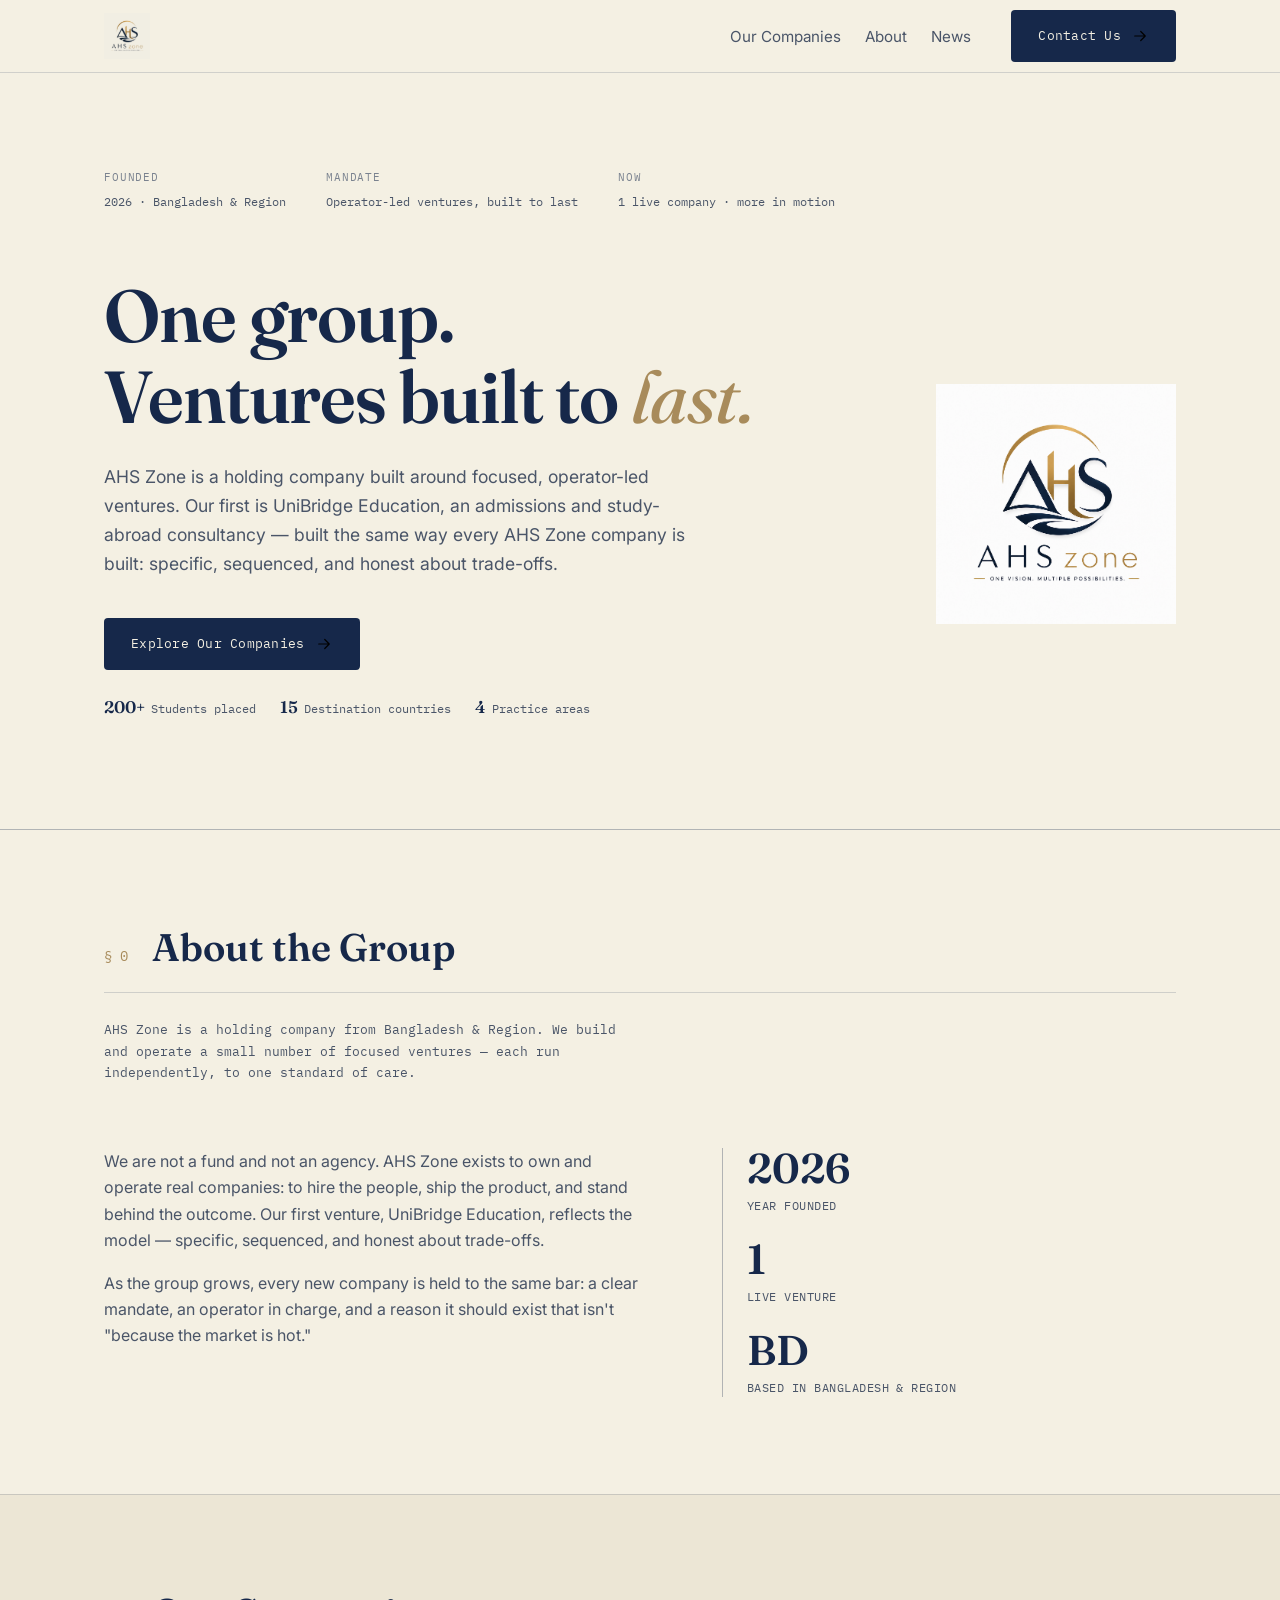
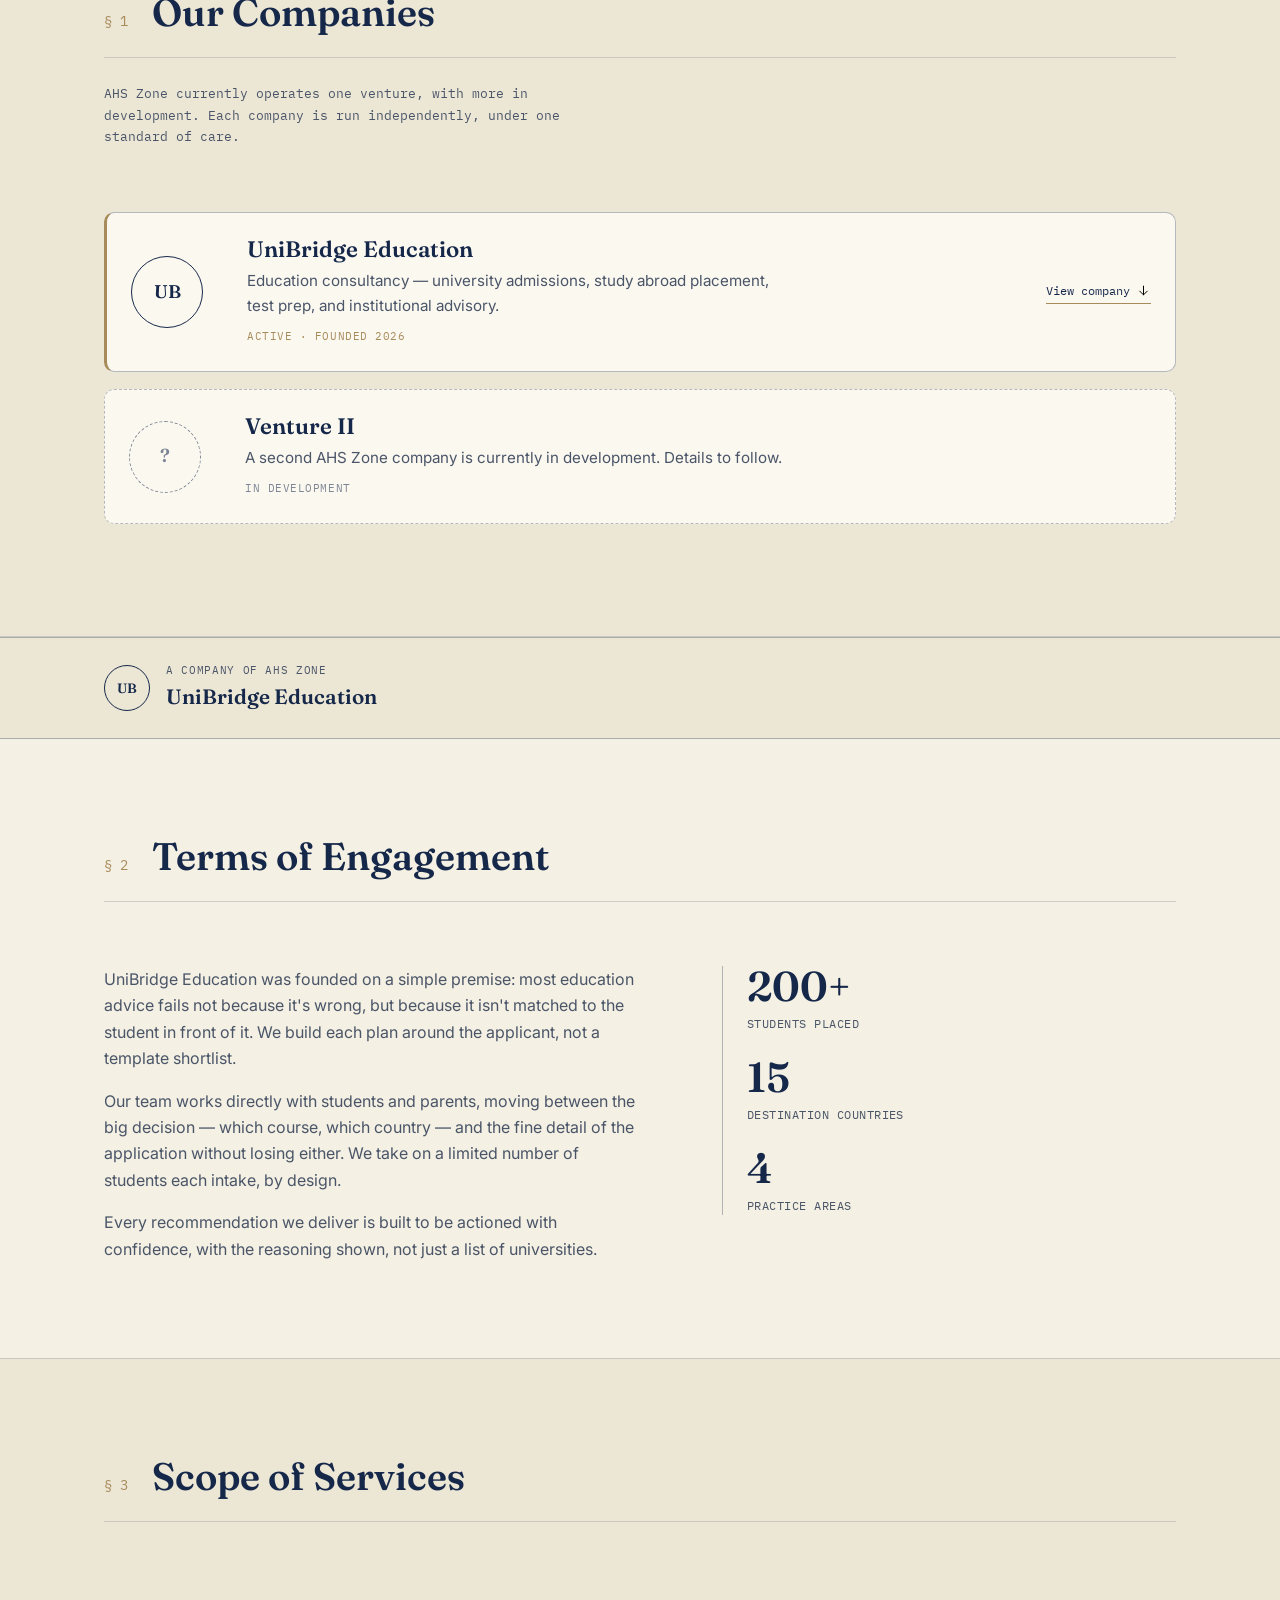
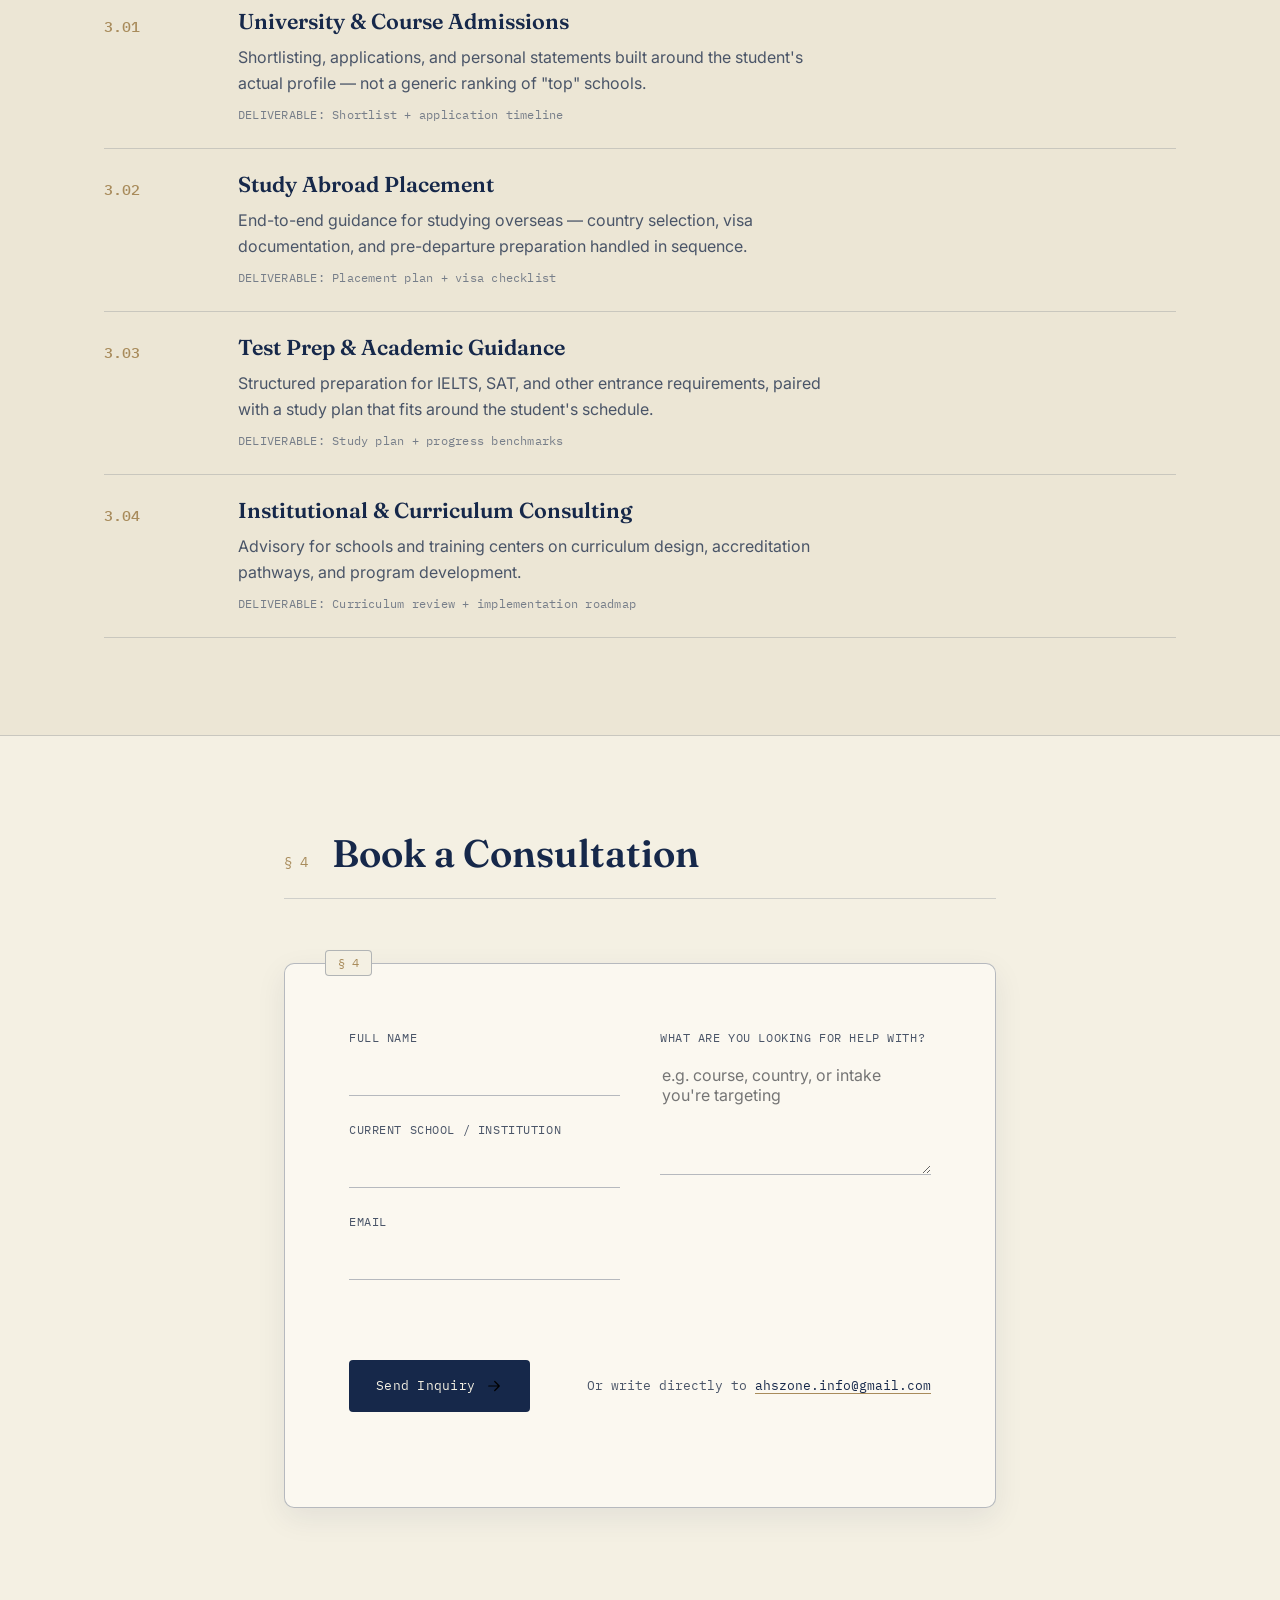
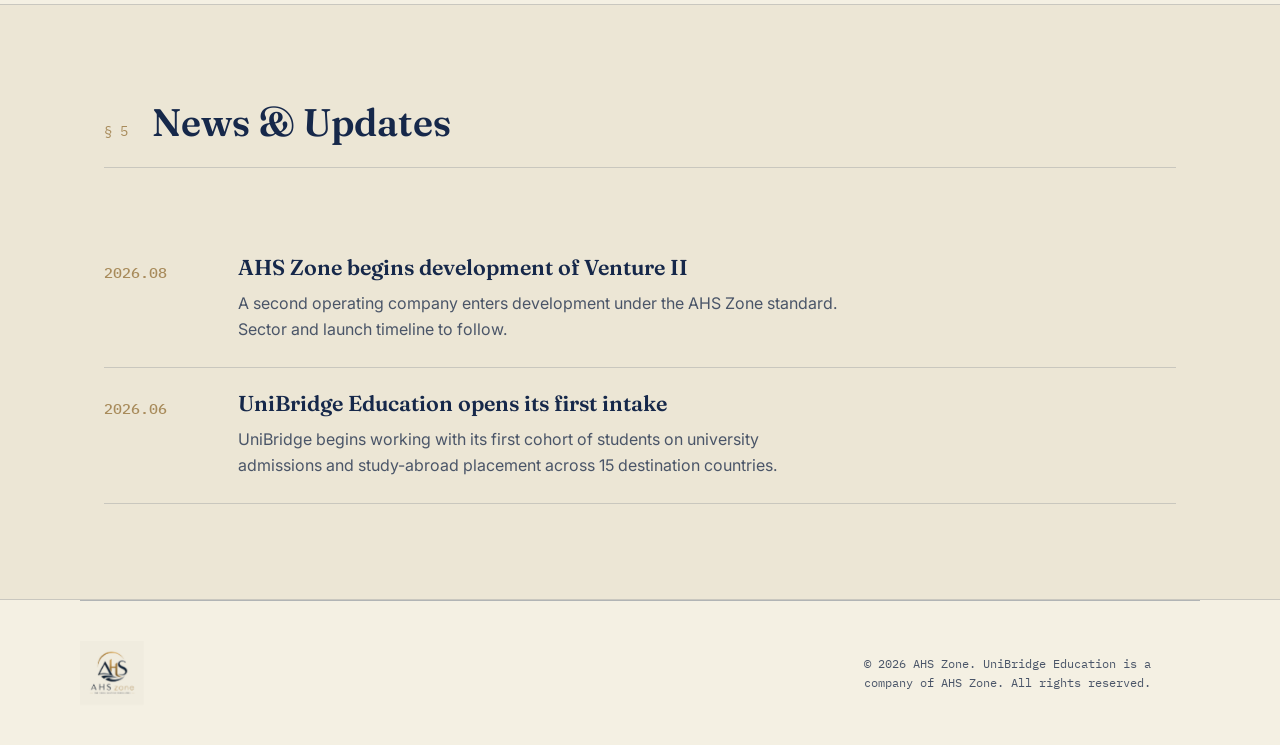
==== index.html @ 4e7b0bd9 "Hero: show real AHS Zone logo (replace rotating seal); replace redundant contact button with trust-s" ====
<!DOCTYPE html>
<html lang="en">
<head>
  <meta charset="UTF-8">
  <meta name="viewport" content="width=device-width, initial-scale=1.0">
  <title>AHS Zone — Holding Company | UniBridge Education</title>
  <meta name="description" content="AHS Zone is a Bangladesh-based holding company building operator-led ventures. Our first company, UniBridge Education, offers university admissions, study-abroad placement, and test prep.">
  <meta name="theme-color" content="#16284A">

  <!-- Mark JS as available (progressive enhancement: reveal animations only run with JS) -->
  <script>document.documentElement.classList.add('js');</script>

  <!-- Open Graph / social -->
  <meta property="og:title" content="AHS Zone — Holding Company">
  <meta property="og:description" content="One group. Ventures built to last. Operator-led ventures from Bangladesh &amp; Region.">
  <meta property="og:type" content="website">
  <meta property="og:image" content="assets/images/logo.png">
  <meta name="twitter:card" content="summary_large_image">

  <!-- Favicon: navy A monogram (inline SVG so no extra request) -->
  <link rel="icon" href="data:image/svg+xml,%3Csvg%20xmlns='http://www.w3.org/2000/svg'%20viewBox='0%200%2064%2064'%3E%3Crect%20width='64'%20height='64'%20rx='12'%20fill='%2316284A'/%3E%3Ctext%20x='32'%20y='44'%20font-family='Georgia,serif'%20font-size='36'%20fill='%23A88B5B'%20text-anchor='middle'%3EA%3C/text%3E%3C/svg%3E">

  <!-- Fonts (preconnect for speed) -->
  <link rel="preconnect" href="https://fonts.googleapis.com">
  <link rel="preconnect" href="https://fonts.gstatic.com" crossorigin>
  <link href="https://fonts.googleapis.com/css2?family=Fraunces:opsz,wght@9..144,300;9..144,450;9..144,600;9..144,700&family=Inter:wght@400;500;600&family=IBM+Plex+Mono:wght@400;500&display=swap" rel="stylesheet">

  <!-- External stylesheet (kept separate per project requirements) -->
  <link rel="stylesheet" href="css/style.css">
  <link rel="stylesheet" href="css/responsive.css">
</head>
<body>

<!-- ===================== HEADER ===================== -->
<header class="site-header">
  <div class="nav wrap">
    <a href="#top" class="brandmark" aria-label="AHS Zone — home">
      <img src="assets/images/logo.png" alt="AHS Zone" class="brandmark-logo" width="120" height="46">
    </a>

    <nav class="nav-links" aria-label="Primary">
      <ul class="nav-list">
        <li class="nav-item">
          <a href="#companies" aria-haspopup="true">Our Companies</a>
          <div class="dropdown" role="menu">
            <div class="dropdown-inner">
              <a href="#unibridge" role="menuitem">UniBridge Education <span class="tag">ACTIVE</span></a>
              <a href="#companies" class="muted" role="menuitem">Venture II <span class="tag">IN DEV</span></a>
            </div>
          </div>
        </li>
        <li class="nav-item"><a href="#about">About</a></li>
        <li class="nav-item"><a href="#news">News</a></li>
      </ul>
      <a href="#contact" class="btn btn-primary nav-cta">
        Contact Us
        <img src="assets/icons/arrow-right.svg" alt="" class="icon" aria-hidden="true">
      </a>
    </nav>

    <button class="nav-toggle" id="navToggle" aria-label="Open menu" aria-expanded="false" aria-controls="mobileMenu">
      <img src="assets/icons/menu.svg" alt="" class="icon" aria-hidden="true">
    </button>
  </div>

  <!-- Mobile drawer -->
  <nav class="mobile-menu" id="mobileMenu" aria-label="Mobile">
    <a href="#companies">Our Companies</a>
    <a href="#unibridge">UniBridge Education</a>
    <a href="#about">About</a>
    <a href="#news">News</a>
    <a href="#contact">Contact Us</a>
  </nav>
</header>

<main id="top">

  <!-- ===================== HERO ===================== -->
  <section class="hero" aria-labelledby="hero-title">
    <div class="wrap">
      <div class="hero-meta reveal">
        <div><span>Founded</span>2026 · Bangladesh &amp; Region</div>
        <div><span>Mandate</span>Operator-led ventures, built to last</div>
        <div><span>Now</span>1 live company · more in motion</div>
      </div>

      <div class="hero-grid">
        <div class="reveal">
          <h1 class="hero-title" id="hero-title">One group.<br>Ventures built to <em>last.</em></h1>
          <p class="hero-lede">AHS Zone is a holding company built around focused, operator-led ventures. Our first is UniBridge Education, an admissions and study-abroad consultancy — built the same way every AHS Zone company is built: specific, sequenced, and honest about trade-offs.</p>
          <div class="hero-actions">
            <a href="#companies" class="btn btn-primary">
              Explore Our Companies
              <img src="assets/icons/arrow-right.svg" alt="" class="icon" aria-hidden="true">
            </a>
          </div>
          <ul class="hero-trust reveal" aria-label="Highlights">
            <li><strong>200+</strong> Students placed</li>
            <li><strong>15</strong> Destination countries</li>
            <li><strong>4</strong> Practice areas</li>
          </ul>
        </div>

        <div class="hero-logo reveal" aria-hidden="true">
          <img src="assets/images/logo.png" alt="" class="hero-logo-img" width="240" height="240">
        </div>
      </div>
    </div>
  </section>

  <!-- ===================== ABOUT (GROUP) ===================== -->
  <section class="section" id="about" aria-labelledby="about-title">
    <div class="wrap">
      <div class="section-head reveal">
        <span class="clause-no">§ 0</span>
        <h2 class="section-title" id="about-title">About the Group</h2>
      </div>
      <p class="section-kicker reveal">AHS Zone is a holding company from Bangladesh &amp; Region. We build and operate a small number of focused ventures — each run independently, to one standard of care.</p>
      <div class="about-grid">
        <div class="about-text reveal">
          <p>We are not a fund and not an agency. AHS Zone exists to own and operate real companies: to hire the people, ship the product, and stand behind the outcome. Our first venture, UniBridge Education, reflects the model — specific, sequenced, and honest about trade-offs.</p>
          <p>As the group grows, every new company is held to the same bar: a clear mandate, an operator in charge, and a reason it should exist that isn't "because the market is hot."</p>
        </div>
        <div class="stat-block reveal">
          <div class="stat"><div class="stat-num">2026</div><div class="stat-label">YEAR FOUNDED</div></div>
          <div class="stat"><div class="stat-num">1</div><div class="stat-label">LIVE VENTURE</div></div>
          <div class="stat"><div class="stat-num">BD</div><div class="stat-label">BASED IN BANGLADESH &amp; REGION</div></div>
        </div>
      </div>
    </div>
  </section>

  <!-- ===================== COMPANIES ===================== -->
  <section class="section band" id="companies" aria-labelledby="companies-title">
    <div class="wrap">
      <div class="section-head reveal">
        <span class="clause-no">§ 1</span>
        <h2 class="section-title" id="companies-title">Our Companies</h2>
      </div>
      <p class="section-kicker reveal">AHS Zone currently operates one venture, with more in development. Each company is run independently, under one standard of care.</p>

      <article class="company-card active reveal">
        <div class="company-seal">UB</div>
        <div class="company-info">
          <h3>UniBridge Education</h3>
          <p>Education consultancy — university admissions, study abroad placement, test prep, and institutional advisory.</p>
          <span class="company-status">ACTIVE · FOUNDED 2026</span>
        </div>
        <a href="#unibridge" class="company-link">
          View company
          <img src="assets/icons/arrow-down.svg" alt="" class="icon" aria-hidden="true">
        </a>
      </article>

      <article class="company-card pending reveal">
        <div class="company-seal">?</div>
        <div class="company-info">
          <h3>Venture II</h3>
          <p>A second AHS Zone company is currently in development. Details to follow.</p>
          <span class="company-status">IN DEVELOPMENT</span>
        </div>
      </article>
    </div>
  </section>

  <!-- ===================== UNIBRIDGE SUB-BRAND ===================== -->
  <div id="unibridge">
    <div class="subbrand-banner">
      <div class="wrap subbrand-inner">
        <div class="subbrand-seal">UB</div>
        <div>
          <div class="subbrand-eyebrow">A COMPANY OF AHS ZONE</div>
          <div class="subbrand-name">UniBridge Education</div>
        </div>
      </div>
    </div>

    <section class="section" id="terms" aria-labelledby="terms-title">
      <div class="wrap">
        <div class="section-head reveal">
          <span class="clause-no">§ 2</span>
          <h2 class="section-title" id="terms-title">Terms of Engagement</h2>
        </div>
        <div class="about-grid">
          <div class="about-text reveal">
            <p>UniBridge Education was founded on a simple premise: most education advice fails not because it's wrong, but because it isn't matched to the student in front of it. We build each plan around the applicant, not a template shortlist.</p>
            <p>Our team works directly with students and parents, moving between the big decision — which course, which country — and the fine detail of the application without losing either. We take on a limited number of students each intake, by design.</p>
            <p>Every recommendation we deliver is built to be actioned with confidence, with the reasoning shown, not just a list of universities.</p>
          </div>
          <div class="stat-block reveal">
            <div class="stat"><div class="stat-num">200+</div><div class="stat-label">STUDENTS PLACED</div></div>
            <div class="stat"><div class="stat-num">15</div><div class="stat-label">DESTINATION COUNTRIES</div></div>
            <div class="stat"><div class="stat-num">4</div><div class="stat-label">PRACTICE AREAS</div></div>
          </div>
        </div>
      </div>
    </section>

    <section class="section band" id="services" aria-labelledby="services-title">
      <div class="wrap">
        <div class="section-head reveal">
          <span class="clause-no">§ 3</span>
          <h2 class="section-title" id="services-title">Scope of Services</h2>
        </div>

        <div class="clause reveal">
          <div class="clause-tag">3.01</div>
          <div class="clause-content">
            <h3>University &amp; Course Admissions</h3>
            <p>Shortlisting, applications, and personal statements built around the student's actual profile — not a generic ranking of "top" schools.</p>
            <div class="deliverable">DELIVERABLE: Shortlist + application timeline</div>
          </div>
        </div>

        <div class="clause reveal">
          <div class="clause-tag">3.02</div>
          <div class="clause-content">
            <h3>Study Abroad Placement</h3>
            <p>End-to-end guidance for studying overseas — country selection, visa documentation, and pre-departure preparation handled in sequence.</p>
            <div class="deliverable">DELIVERABLE: Placement plan + visa checklist</div>
          </div>
        </div>

        <div class="clause reveal">
          <div class="clause-tag">3.03</div>
          <div class="clause-content">
            <h3>Test Prep &amp; Academic Guidance</h3>
            <p>Structured preparation for IELTS, SAT, and other entrance requirements, paired with a study plan that fits around the student's schedule.</p>
            <div class="deliverable">DELIVERABLE: Study plan + progress benchmarks</div>
          </div>
        </div>

        <div class="clause reveal">
          <div class="clause-tag">3.04</div>
          <div class="clause-content">
            <h3>Institutional &amp; Curriculum Consulting</h3>
            <p>Advisory for schools and training centers on curriculum design, accreditation pathways, and program development.</p>
            <div class="deliverable">DELIVERABLE: Curriculum review + implementation roadmap</div>
          </div>
        </div>
      </div>
    </section>

    <section class="section" id="contact" aria-labelledby="contact-title">
      <div class="wrap wrap-narrow">
        <div class="section-head reveal">
          <span class="clause-no">§ 4</span>
          <h2 class="section-title" id="contact-title">Book a Consultation</h2>
        </div>

        <div class="contact-panel reveal">
          <form class="contact-grid" id="consultForm" action="https://formspree.io/f/YOUR_FORM_ID" method="POST">
            <div>
              <div class="field">
                <label for="name">Full Name</label>
                <input id="name" name="name" type="text" required autocomplete="name">
              </div>
              <div class="field">
                <label for="school">Current School / Institution</label>
                <input id="school" name="school" type="text" autocomplete="organization">
              </div>
              <div class="field">
                <label for="email">Email</label>
                <input id="email" name="email" type="email" required autocomplete="email">
              </div>
            </div>
            <div>
              <div class="field" style="height:100%;">
                <label for="message">What are you looking for help with?</label>
                <textarea id="message" name="message" required placeholder="e.g. course, country, or intake you're targeting"></textarea>
              </div>
            </div>
            <div class="contact-signoff">
              <button type="submit" class="btn btn-primary">
                Send Inquiry
                <img src="assets/icons/arrow-right.svg" alt="" class="icon" aria-hidden="true">
              </button>
              <div class="contact-direct">Or write directly to <a href="mailto:ahszone.info@gmail.com">ahszone.info@gmail.com</a></div>
            </div>
          </form>
          <p class="form-note" id="formNote" role="status" aria-live="polite"></p>
        </div>
      </div>
    </section>
  </div>

  <!-- ===================== NEWS ===================== -->
  <section class="section band" id="news" aria-labelledby="news-title">
    <div class="wrap">
      <div class="section-head reveal">
        <span class="clause-no">§ 5</span>
        <h2 class="section-title" id="news-title">News &amp; Updates</h2>
      </div>
      <div class="clause reveal">
        <div class="clause-tag">2026.08</div>
        <div class="clause-content">
          <h3>AHS Zone begins development of Venture II</h3>
          <p>A second operating company enters development under the AHS Zone standard. Sector and launch timeline to follow.</p>
        </div>
      </div>
      <div class="clause reveal">
        <div class="clause-tag">2026.06</div>
        <div class="clause-content">
          <h3>UniBridge Education opens its first intake</h3>
          <p>UniBridge begins working with its first cohort of students on university admissions and study-abroad placement across 15 destination countries.</p>
        </div>
      </div>
    </div>
  </section>
</main>

<!-- ===================== FOOTER ===================== -->
<footer class="site-footer wrap">
  <img src="assets/images/logo.png" alt="AHS Zone" class="footer-logo" loading="lazy" width="110" height="64">
  <div class="footer-meta">© <span id="year">2026</span> AHS Zone. UniBridge Education is a company of AHS Zone. All rights reserved.</div>
</footer>

<!-- External, modular JavaScript — no libraries -->
<script src="js/main.js" defer></script>
</body>
</html>
---- css/style.css ----
/* =============================================================
   AHS ZONE — style.css
   Premium design system for a holding-company / education consultancy.
   Plain CSS3 with custom properties. No frameworks.
   Structure:
     1. Design tokens (CSS variables)
     2. Reset & base
     3. Layout helpers
     4. Buttons & links
     5. Header / navigation
     6. Hero
     7. Section scaffold
     8. Companies (portfolio)
     9. Sub-brand (UniBridge)
    10. About & stats
    11. Services (clauses)
    12. Contact (form)
    13. Footer
    14. Animations (scroll reveal, logo)
   Responsive rules live in css/responsive.css
   ============================================================= */

/* ---------- 1. DESIGN TOKENS ---------- */
:root {
  /* Palette */
  --bg:            #F4F0E3;   /* warm cream background */
  --bg-alt:        #ECE6D5;   /* slightly deeper cream for banded sections */
  --bg-card:       #FBF8F0;   /* near-white card surface */
  --navy:          #16284A;   /* deep navy — primary */
  --navy-soft:     #2C3E60;   /* lighter navy for hover / secondary text */
  --brass:         #A88B5B;   /* muted brass — accent */
  --brass-light:   #C2A978;   /* lighter brass for hovers */
  --ink:           #16284A;   /* default text (navy) */
  --ink-muted:     #4A5568;   /* muted body text */
  --ink-faint:     rgba(22, 40, 74, 0.55);
  --rule:          rgba(22, 40, 74, 0.16);  /* hairline divider */
  --rule-strong:   rgba(22, 40, 74, 0.30);  /* emphasized divider */

  /* Typography */
  --font-serif: 'Fraunces', Georgia, 'Times New Roman', serif;
  --font-sans:  'Inter', system-ui, -apple-system, 'Segoe UI', sans-serif;
  --font-mono:  'IBM Plex Mono', ui-monospace, 'SFMono-Regular', monospace;

  /* Spacing scale (8px base) */
  --space-1: 8px;
  --space-2: 16px;
  --space-3: 24px;
  --space-4: 40px;
  --space-5: 64px;
  --space-6: 96px;
  --space-7: 128px;

  /* Radii & shadows */
  --radius:    4px;
  --radius-lg: 10px;
  --shadow-sm: 0 1px 2px rgba(22, 40, 74, 0.06);
  --shadow-md: 0 10px 30px rgba(22, 40, 74, 0.08);
  --shadow-lg: 0 24px 60px rgba(22, 40, 74, 0.12);

  /* Layout */
  --maxw: 1120px;
  --maxw-narrow: 760px;
  --header-h: 72px;

  /* Motion */
  --ease: cubic-bezier(0.22, 0.61, 0.36, 1);
  --dur: 0.4s;
}

/* ---------- 2. RESET & BASE ---------- */
*, *::before, *::after { box-sizing: border-box; }
html {
  scroll-behavior: smooth;
  -webkit-text-size-adjust: 100%;
}
body {
  margin: 0;
  background: var(--bg);
  color: var(--ink);
  font-family: var(--font-sans);
  font-size: 1rem;
  line-height: 1.65;
  -webkit-font-smoothing: antialiased;
  text-rendering: optimizeLegibility;
  /* Subtle paper texture: faint horizontal ruling, very low contrast */
  background-image:
    linear-gradient(var(--bg), var(--bg)),
    repeating-linear-gradient(0deg, transparent, transparent 33px, rgba(22,40,74,0.025) 34px);
}
img, svg { display: block; max-width: 100%; }
a { color: inherit; text-decoration: none; }
button { font: inherit; cursor: pointer; }
h1, h2, h3, h4 { font-family: var(--font-serif); font-weight: 600; line-height: 1.1; color: var(--navy); }

::selection { background: var(--brass); color: var(--bg); }

/* Accessible focus state for keyboard users */
:focus-visible {
  outline: 2px solid var(--brass);
  outline-offset: 3px;
  border-radius: 2px;
}

/* Respect users who prefer reduced motion */
@media (prefers-reduced-motion: reduce) {
  html { scroll-behavior: auto; }
  *, *::before, *::after {
    animation-duration: 0.001ms !important;
    animation-iteration-count: 1 !important;
    transition-duration: 0.001ms !important;
    scroll-behavior: auto !important;
  }
}

/* ---------- 3. LAYOUT HELPERS ---------- */
.wrap   { width: 100%; max-width: var(--maxw); margin: 0 auto; padding: 0 var(--space-3); }
.wrap-narrow { max-width: var(--maxw-narrow); }
.section { padding: var(--space-6) 0; }
.band    { background: var(--bg-alt); border-top: 1px solid var(--rule); border-bottom: 1px solid var(--rule); }
.eyebrow {
  font-family: var(--font-mono);
  font-size: 0.72rem;
  letter-spacing: 0.14em;
  text-transform: uppercase;
  color: var(--brass);
}

/* ---------- 4. BUTTONS & LINKS ---------- */
.btn {
  display: inline-flex;
  align-items: center;
  gap: 10px;
  font-family: var(--font-mono);
  font-size: 0.82rem;
  letter-spacing: 0.02em;
  padding: 14px 26px;
  border-radius: var(--radius);
  border: 1px solid transparent;
  transition: background var(--dur) var(--ease), color var(--dur) var(--ease), transform var(--dur) var(--ease);
}
.btn .icon { width: 18px; height: 18px; transition: transform var(--dur) var(--ease); }
.btn:hover .icon { transform: translateX(4px); }

.btn-primary { background: var(--navy); color: var(--bg); }
.btn-primary:hover { background: var(--navy-soft); transform: translateY(-2px); }

.btn-ghost { color: var(--navy); border-color: var(--navy); background: transparent; }
.btn-ghost:hover { background: var(--navy); color: var(--bg); }

.link-underline {
  border-bottom: 1px solid var(--brass);
  padding-bottom: 2px;
  transition: color var(--dur) var(--ease), border-color var(--dur) var(--ease);
}
.link-underline:hover { color: var(--brass); border-color: var(--brass-light); }

/* ---------- 5. HEADER / NAVIGATION ---------- */
.site-header {
  position: sticky;
  top: 0;
  z-index: 100;
  background: rgba(244, 240, 227, 0.86);
  backdrop-filter: blur(10px);
  -webkit-backdrop-filter: blur(10px);
  border-bottom: 1px solid var(--rule);
}
.nav {
  height: var(--header-h);
  display: flex;
  align-items: center;
  justify-content: space-between;
  gap: var(--space-3);
}
.brandmark { display: flex; align-items: center; }
.brandmark-logo {
  height: 46px;
  width: auto;
  mix-blend-mode: multiply;             /* drops the white logo bg into the cream */
  animation: logoIn 0.8s var(--ease) both;
  transition: transform var(--dur) var(--ease);
}
.brandmark:hover .brandmark-logo { transform: scale(1.04); }

.nav-links { display: flex; align-items: center; gap: var(--space-4); }
.nav-list { display: flex; align-items: center; gap: var(--space-3); list-style: none; margin: 0; padding: 0; }
.nav-list a {
  position: relative;
  font-size: 0.95rem;
  color: var(--ink-muted);
  padding: 6px 0;
  transition: color var(--dur) var(--ease);
}
.nav-list a::after {
  content: "";
  position: absolute; left: 0; right: 0; bottom: 0;
  height: 1px; background: var(--brass);
  transform: scaleX(0); transform-origin: left;
  transition: transform var(--dur) var(--ease);
}
.nav-list a:hover { color: var(--navy); }
.nav-list a:hover::after { transform: scaleX(1); }

/* Dropdown */
.nav-item { position: relative; }
.dropdown {
  position: absolute; top: calc(100% + 14px); left: 0;
  min-width: 264px;
  opacity: 0; visibility: hidden; transform: translateY(-8px);
  transition: opacity var(--dur) var(--ease), transform var(--dur) var(--ease), visibility var(--dur);
}
.dropdown-inner {
  background: var(--bg-card);
  border: 1px solid var(--rule-strong);
  border-radius: var(--radius-lg);
  box-shadow: var(--shadow-md);
  padding: 8px;
}
.nav-item:hover > .dropdown,
.nav-item:focus-within > .dropdown {
  opacity: 1; visibility: visible; transform: translateY(0);
}
.dropdown a {
  display: flex; align-items: center; justify-content: space-between; gap: 12px;
  padding: 14px 16px;
  border-radius: var(--radius);
  color: var(--navy);
  font-size: 0.95rem;
}
.dropdown a:hover { background: var(--bg-alt); }
.dropdown a::after { display: none; }
.tag {
  font-family: var(--font-mono);
  font-size: 0.62rem;
  letter-spacing: 0.06em;
  padding: 3px 8px;
  border: 1px solid var(--rule-strong);
  border-radius: 999px;
  color: var(--navy-soft);
  white-space: nowrap;
}

/* Mobile menu toggle */
.nav-toggle {
  display: none;
  width: 44px; height: 44px;
  align-items: center; justify-content: center;
  background: transparent; border: 1px solid var(--rule); border-radius: var(--radius);
  color: var(--navy);
}
.nav-toggle .icon { width: 22px; height: 22px; }
.mobile-menu {
  display: none;
  flex-direction: column;
  border-top: 1px solid var(--rule);
  background: var(--bg);
  padding: var(--space-2) var(--space-3) var(--space-3);
}
.mobile-menu.open { display: flex; }
.mobile-menu a {
  padding: 16px 4px;
  border-bottom: 1px solid var(--rule);
  color: var(--navy);
  font-size: 1rem;
}
.mobile-menu a:last-child { border-bottom: none; }

/* ---------- 6. HERO ---------- */
.hero { padding: var(--space-6) 0 var(--space-6); border-bottom: 1px solid var(--rule-strong); }
.hero-meta {
  display: flex; flex-wrap: wrap; gap: var(--space-4);
  font-family: var(--font-mono);
  font-size: 0.78rem;
  color: var(--ink-muted);
  margin-bottom: var(--space-5);
}
.hero-meta span { display: block; color: var(--ink-faint); font-size: 0.68rem; letter-spacing: 0.08em; text-transform: uppercase; margin-bottom: 4px; }
.hero-grid {
  display: grid;
  grid-template-columns: 1fr auto;
  gap: var(--space-5);
  align-items: center;
}
.hero-title {
  font-size: clamp(2.6rem, 6vw, 4.6rem);
  letter-spacing: -0.015em;
  margin: 0;
}
.hero-title em { font-style: italic; font-weight: 450; color: var(--brass); }
.hero-lede {
  margin-top: var(--space-3);
  max-width: 54ch;
  font-size: 1.1rem;
  color: var(--ink-muted);
}
.hero-actions { margin-top: var(--space-4); display: flex; flex-wrap: wrap; gap: var(--space-2); align-items: center; }

/* Hero brand logo (replaces the rotating seal with the real AHS Zone mark) */
.hero-logo {
  width: 240px; height: 240px;
  display: grid; place-items: center;
  justify-self: end;
}
.hero-logo-img {
  width: 240px; height: auto;
  mix-blend-mode: multiply;                 /* white logo bg → cream */
  animation: logoIn 0.9s var(--ease) both, heroFloat 6s ease-in-out 0.9s infinite;
}
@keyframes heroFloat { 0%,100% { transform: translateY(0); } 50% { transform: translateY(-8px); } }

/* Hero trust strip — social proof under the primary CTA */
.hero-trust {
  display: flex; flex-wrap: wrap; gap: var(--space-3);
  margin-top: var(--space-3);
  list-style: none; padding: 0;
  font-family: var(--font-mono); font-size: 0.78rem; color: var(--ink-muted);
}
.hero-trust li { display: flex; align-items: baseline; gap: 6px; }
.hero-trust strong { font-family: var(--font-serif); font-weight: 600; font-size: 1.05rem; color: var(--navy); }

/* ---------- 7. SECTION SCAFFOLD ---------- */
.section-head {
  display: flex; align-items: baseline; gap: var(--space-3);
  padding-bottom: var(--space-3);
  margin-bottom: var(--space-5);
  border-bottom: 1px solid var(--rule);
}
.clause-no {
  font-family: var(--font-mono);
  font-size: 0.85rem;
  color: var(--brass);
  white-space: nowrap;
}
.section-title { font-size: clamp(1.7rem, 3.2vw, 2.4rem); margin: 0; }
.section-kicker {
  font-family: var(--font-mono);
  font-size: 0.82rem;
  color: var(--ink-muted);
  max-width: 64ch;
  margin: calc(var(--space-5) * -0.6) 0 var(--space-5);
}

/* ---------- 8. COMPANIES (PORTFOLIO) ---------- */
.company-card {
  display: grid;
  grid-template-columns: 92px 1fr auto;
  gap: var(--space-3);
  align-items: center;
  background: var(--bg-card);
  border: 1px solid var(--rule-strong);
  border-radius: var(--radius-lg);
  padding: var(--space-3);
  margin-bottom: var(--space-2);
  transition: transform var(--dur) var(--ease), box-shadow var(--dur) var(--ease), border-color var(--dur) var(--ease);
}
.company-card:hover { transform: translateY(-3px); box-shadow: var(--shadow-md); border-color: var(--brass); }
.company-card.active { border-left: 3px solid var(--brass); }
.company-card.pending { border-style: dashed; opacity: 0.7; }
.company-seal {
  width: 72px; height: 72px;
  display: grid; place-items: center;
  border: 1.5px solid var(--navy);
  border-radius: 50%;
  font-family: var(--font-serif); font-weight: 600; font-size: 1.15rem; color: var(--navy);
}
.company-card.pending .company-seal { border-style: dashed; border-color: var(--ink-faint); color: var(--ink-faint); }
.company-info h3 { font-size: 1.4rem; margin: 0 0 6px; }
.company-info p { margin: 0; color: var(--ink-muted); max-width: 54ch; font-size: 0.95rem; }
.company-status { font-family: var(--font-mono); font-size: 0.68rem; letter-spacing: 0.05em; color: var(--brass); display: inline-block; margin-top: 10px; }
.company-card.pending .company-status { color: var(--ink-faint); }
.company-link {
  font-family: var(--font-mono); font-size: 0.78rem; color: var(--navy);
  border-bottom: 1px solid var(--brass); padding-bottom: 2px; white-space: nowrap;
  display: inline-flex; align-items: center; gap: 6px;
}
.company-link .icon { width: 15px; height: 15px; }

/* ---------- 9. SUB-BRAND (UniBridge) ---------- */
.subbrand-banner {
  border-top: 1px solid var(--rule-strong);
  border-bottom: 1px solid var(--rule-strong);
  background: var(--bg-alt);
  padding: var(--space-3) 0;
}
.subbrand-inner { display: flex; align-items: center; gap: var(--space-2); }
.subbrand-seal {
  width: 46px; height: 46px; flex-shrink: 0;
  display: grid; place-items: center;
  border: 1.5px solid var(--navy); border-radius: 50%;
  font-family: var(--font-serif); font-weight: 600; font-size: 0.85rem; color: var(--navy);
}
.subbrand-name { font-family: var(--font-serif); font-weight: 600; font-size: 1.3rem; color: var(--navy); }
.subbrand-eyebrow { font-family: var(--font-mono); font-size: 0.68rem; letter-spacing: 0.06em; color: var(--ink-muted); }

/* ---------- 10. ABOUT & STATS ---------- */
.about-grid {
  display: grid;
  grid-template-columns: 1.1fr 0.9fr;
  gap: var(--space-5);
  align-items: start;
}
.about-text p { margin: 0 0 var(--space-2); max-width: 54ch; color: var(--ink-muted); }
.about-text p:last-child { margin-bottom: 0; }
.stat-block {
  border-left: 1px solid var(--rule-strong);
  padding-left: var(--space-3);
  display: flex; flex-direction: column; gap: var(--space-3);
}
.stat-num { font-family: var(--font-serif); font-weight: 600; font-size: 2.6rem; color: var(--navy); line-height: 1; }
.stat-label { font-family: var(--font-mono); font-size: 0.74rem; letter-spacing: 0.04em; color: var(--ink-muted); margin-top: 6px; }

/* ---------- 11. SERVICES (CLAUSES) ---------- */
.clause {
  display: grid;
  grid-template-columns: 110px 1fr;
  gap: var(--space-3);
  padding: var(--space-3) 0;
  border-bottom: 1px solid var(--rule);
}
.clause:first-of-type { border-top: 1px solid var(--rule); }
.clause-tag { font-family: var(--font-mono); font-size: 0.95rem; color: var(--brass); font-weight: 500; padding-top: 4px; }
.clause h3 { font-size: 1.35rem; margin: 0 0 10px; }
.clause p { margin: 0; color: var(--ink-muted); max-width: 60ch; }
.clause .deliverable {
  margin-top: var(--space-1);
  font-family: var(--font-mono);
  font-size: 0.74rem;
  letter-spacing: 0.02em;
  color: var(--ink-faint);
}

/* ---------- 12. CONTACT (FORM) ---------- */
.contact-panel {
  position: relative;
  background: var(--bg-card);
  border: 1px solid var(--rule-strong);
  border-radius: var(--radius-lg);
  padding: var(--space-5);
  box-shadow: var(--shadow-md);
}
.contact-panel::before {
  content: "§ 4";
  position: absolute; top: -14px; left: var(--space-4);
  background: var(--bg);
  padding: 2px 12px;
  font-family: var(--font-mono); font-size: 0.75rem; color: var(--brass);
  border: 1px solid var(--rule-strong);
  border-radius: var(--radius);
}
.contact-grid { display: grid; grid-template-columns: 1fr 1fr; gap: var(--space-4); }
.field { margin-bottom: var(--space-3); display: flex; flex-direction: column; }
.field label {
  font-family: var(--font-mono);
  font-size: 0.72rem; letter-spacing: 0.05em; text-transform: uppercase;
  color: var(--ink-muted);
  margin-bottom: 8px;
}
.field input, .field textarea {
  width: 100%;
  background: transparent;
  border: none;
  border-bottom: 1px solid var(--rule-strong);
  padding: 10px 2px;
  font-family: var(--font-sans); font-size: 1rem; color: var(--ink);
  transition: border-color var(--dur) var(--ease);
}
.field input:focus, .field textarea:focus { outline: none; border-color: var(--navy); }
.field textarea { resize: vertical; min-height: 120px; }
.contact-signoff { grid-column: 1 / -1; display: flex; align-items: center; justify-content: space-between; flex-wrap: wrap; gap: var(--space-2); margin-top: var(--space-2); }
.contact-direct { font-family: var(--font-mono); font-size: 0.82rem; color: var(--ink-muted); }
.contact-direct a { color: var(--navy); text-decoration: underline; text-decoration-color: var(--brass); text-underline-offset: 3px; }
.form-note { font-family: var(--font-mono); font-size: 0.82rem; color: var(--brass); margin: var(--space-2) 0 0; min-height: 1.2em; }

/* ---------- 13. FOOTER ---------- */
.site-footer {
  border-top: 1px solid var(--rule-strong);
  padding: var(--space-4) 0;
  display: flex; align-items: center; justify-content: space-between;
  flex-wrap: wrap; gap: var(--space-2);
}
.footer-logo { height: 64px; width: auto; mix-blend-mode: multiply; }
.footer-meta { font-family: var(--font-mono); font-size: 0.75rem; color: var(--ink-muted); max-width: 48ch; }

/* ---------- 14. ANIMATIONS ---------- */
@keyframes logoIn { from { opacity: 0; transform: translateY(-8px) scale(0.92); } to { opacity: 1; transform: translateY(0) scale(1); } }
@keyframes heroFloat { 0%,100% { transform: translateY(0); } 50% { transform: translateY(-8px); } }

/* Scroll-reveal: hidden only when JS is available (.js on <html>).
   Without JS the content stays fully visible (graceful degradation). */
.js .reveal {
  opacity: 0;
  transform: translateY(24px);
  transition: opacity 0.7s var(--ease), transform 0.7s var(--ease);
  will-change: opacity, transform;
}
.js .reveal.is-visible { opacity: 1; transform: none; }
---- css/responsive.css ----
/* =============================================================
   AHS ZONE — responsive.css
   Tablet (<= 980px) and mobile (<= 680px) adjustments.
   The base layout in style.css targets desktop-first.
   ============================================================= */

/* ---------- TABLET: <= 980px ---------- */
@media (max-width: 980px) {
  :root { --space-6: 80px; --space-7: 104px; }
  .wrap { padding: 0 var(--space-3); }

  .hero-grid { grid-template-columns: 1fr; gap: var(--space-4); }
  .seal { justify-self: start; width: 150px; height: 150px; }

  .about-grid { grid-template-columns: 1fr; gap: var(--space-4); }
  .stat-block {
    flex-direction: row;
    flex-wrap: wrap;
    border-left: none;
    border-top: 1px solid var(--rule-strong);
    padding-left: 0; padding-top: var(--space-3);
    gap: var(--space-4);
  }
}

/* ---------- MOBILE NAV: <= 820px ---------- */
@media (max-width: 820px) {
  .nav-toggle { display: inline-flex; }
  .nav-cta { display: none; }
  .nav-list { display: none; }
}

/* ---------- MOBILE: <= 680px ---------- */
@media (max-width: 680px) {
  :root { --space-6: 64px; --space-5: 48px; --header-h: 64px; }

  .hero { padding: var(--space-5) 0; }
  .hero-meta { gap: var(--space-3); }
  .hero-actions { width: 100%; }
  .hero-actions .btn { width: 100%; justify-content: center; }

  .section { padding: var(--space-5) 0; }
  .section-head { flex-direction: column; gap: 6px; }

  .company-card {
    grid-template-columns: 1fr;
    text-align: left;
    gap: var(--space-2);
  }
  .company-seal { width: 56px; height: 56px; font-size: 0.95rem; }
  .company-link { justify-self: start; }

  .clause { grid-template-columns: 1fr; gap: 8px; }
  .clause-tag { padding-top: 0; }

  .contact-panel { padding: var(--space-4) var(--space-3); }
  .contact-panel::before { left: var(--space-3); }
  .contact-grid { grid-template-columns: 1fr; gap: var(--space-2); }
  .contact-signoff { flex-direction: column; align-items: stretch; }
  .contact-signoff .btn { width: 100%; justify-content: center; }

  .site-footer { flex-direction: column; align-items: flex-start; }
  .footer-logo { height: 54px; }
}

/* ---------- SMALL MOBILE: <= 420px ---------- */
@media (max-width: 420px) {
  .hero-title { font-size: clamp(2rem, 9vw, 2.8rem); }
  .stat-num { font-size: 2.2rem; }
}
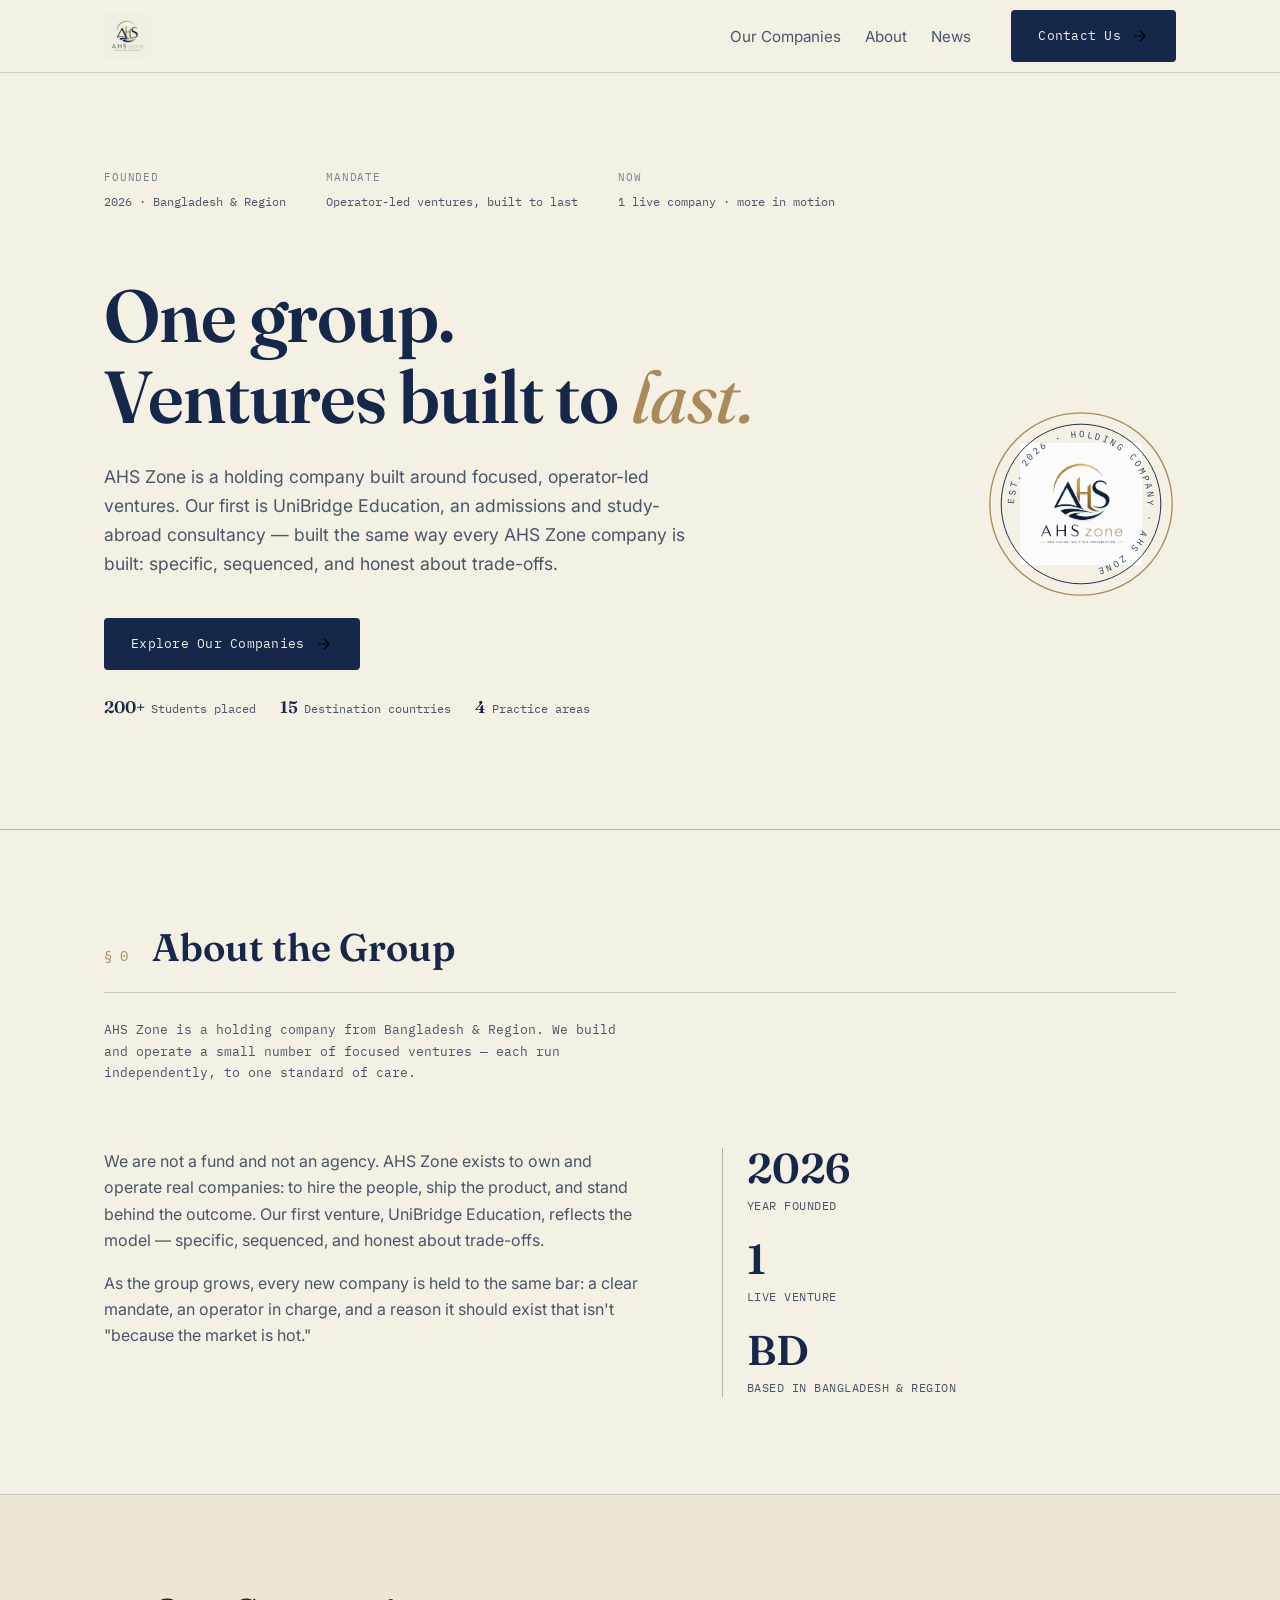
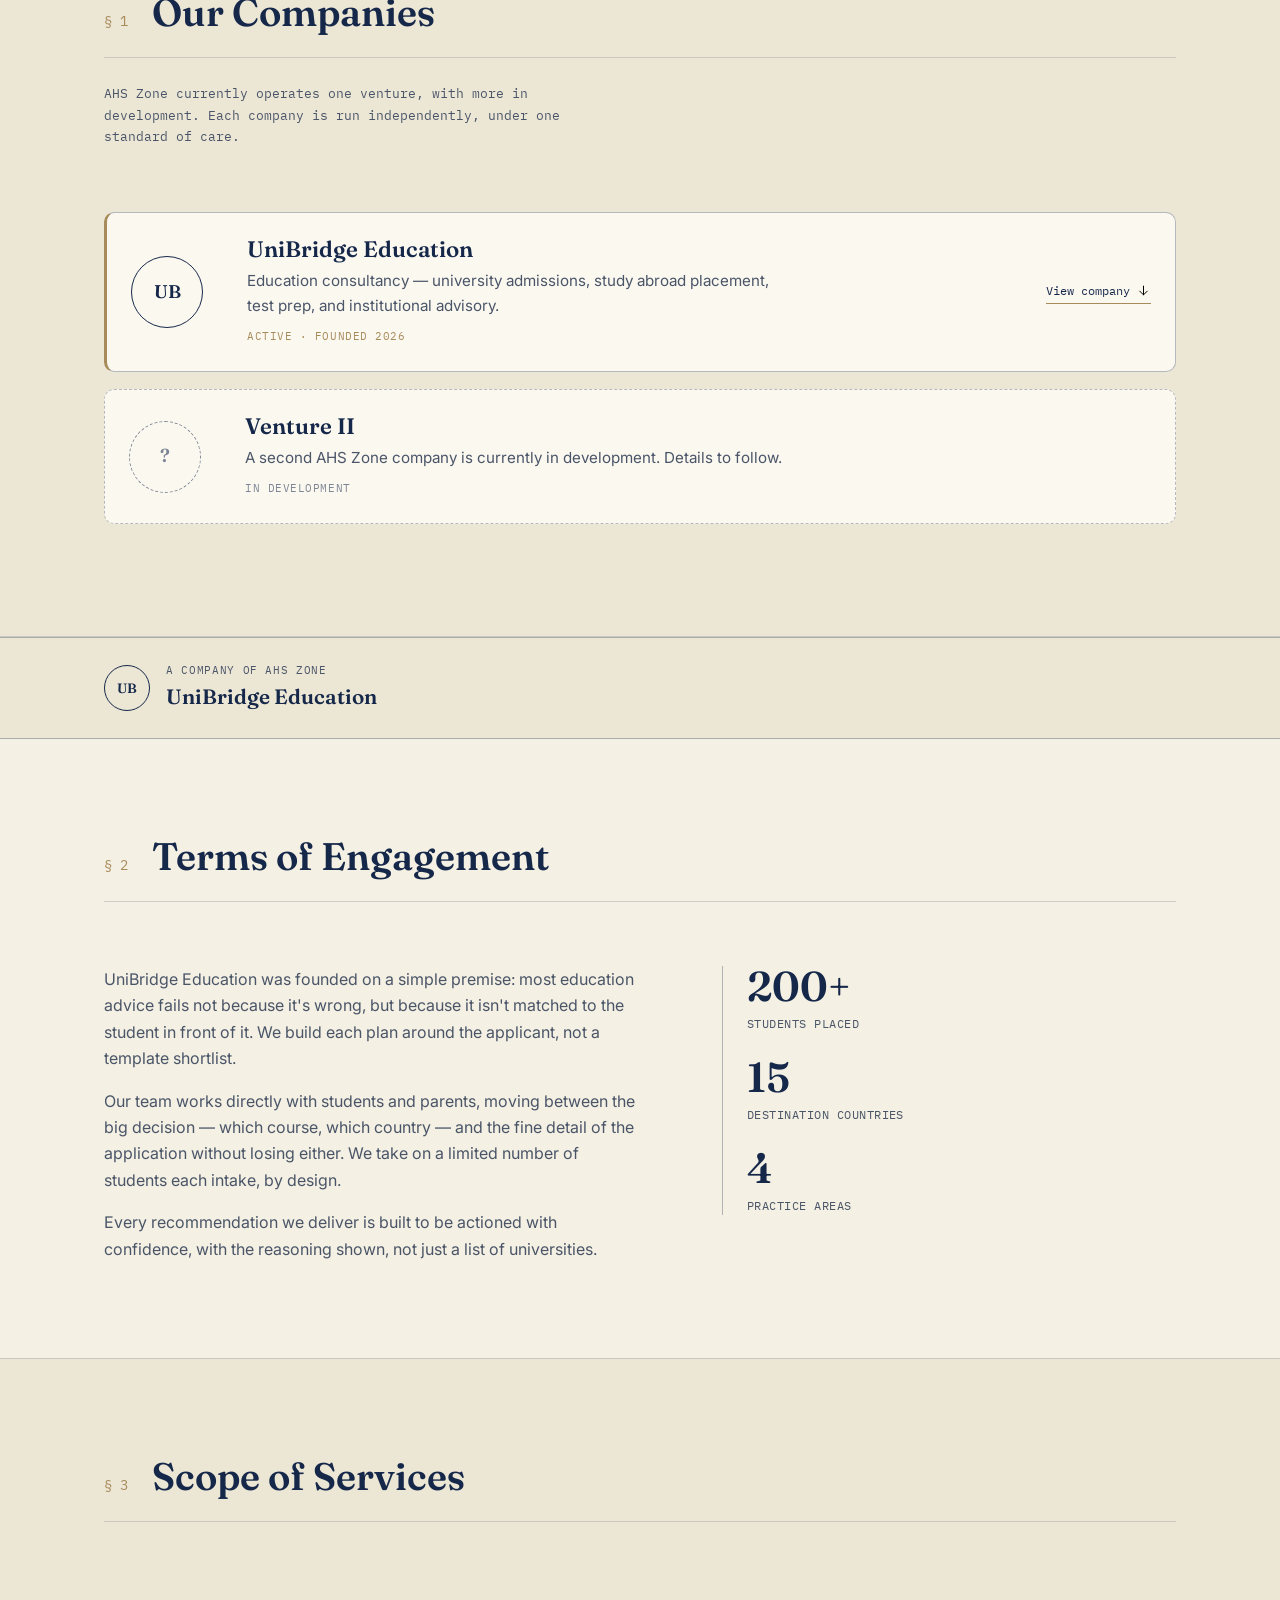
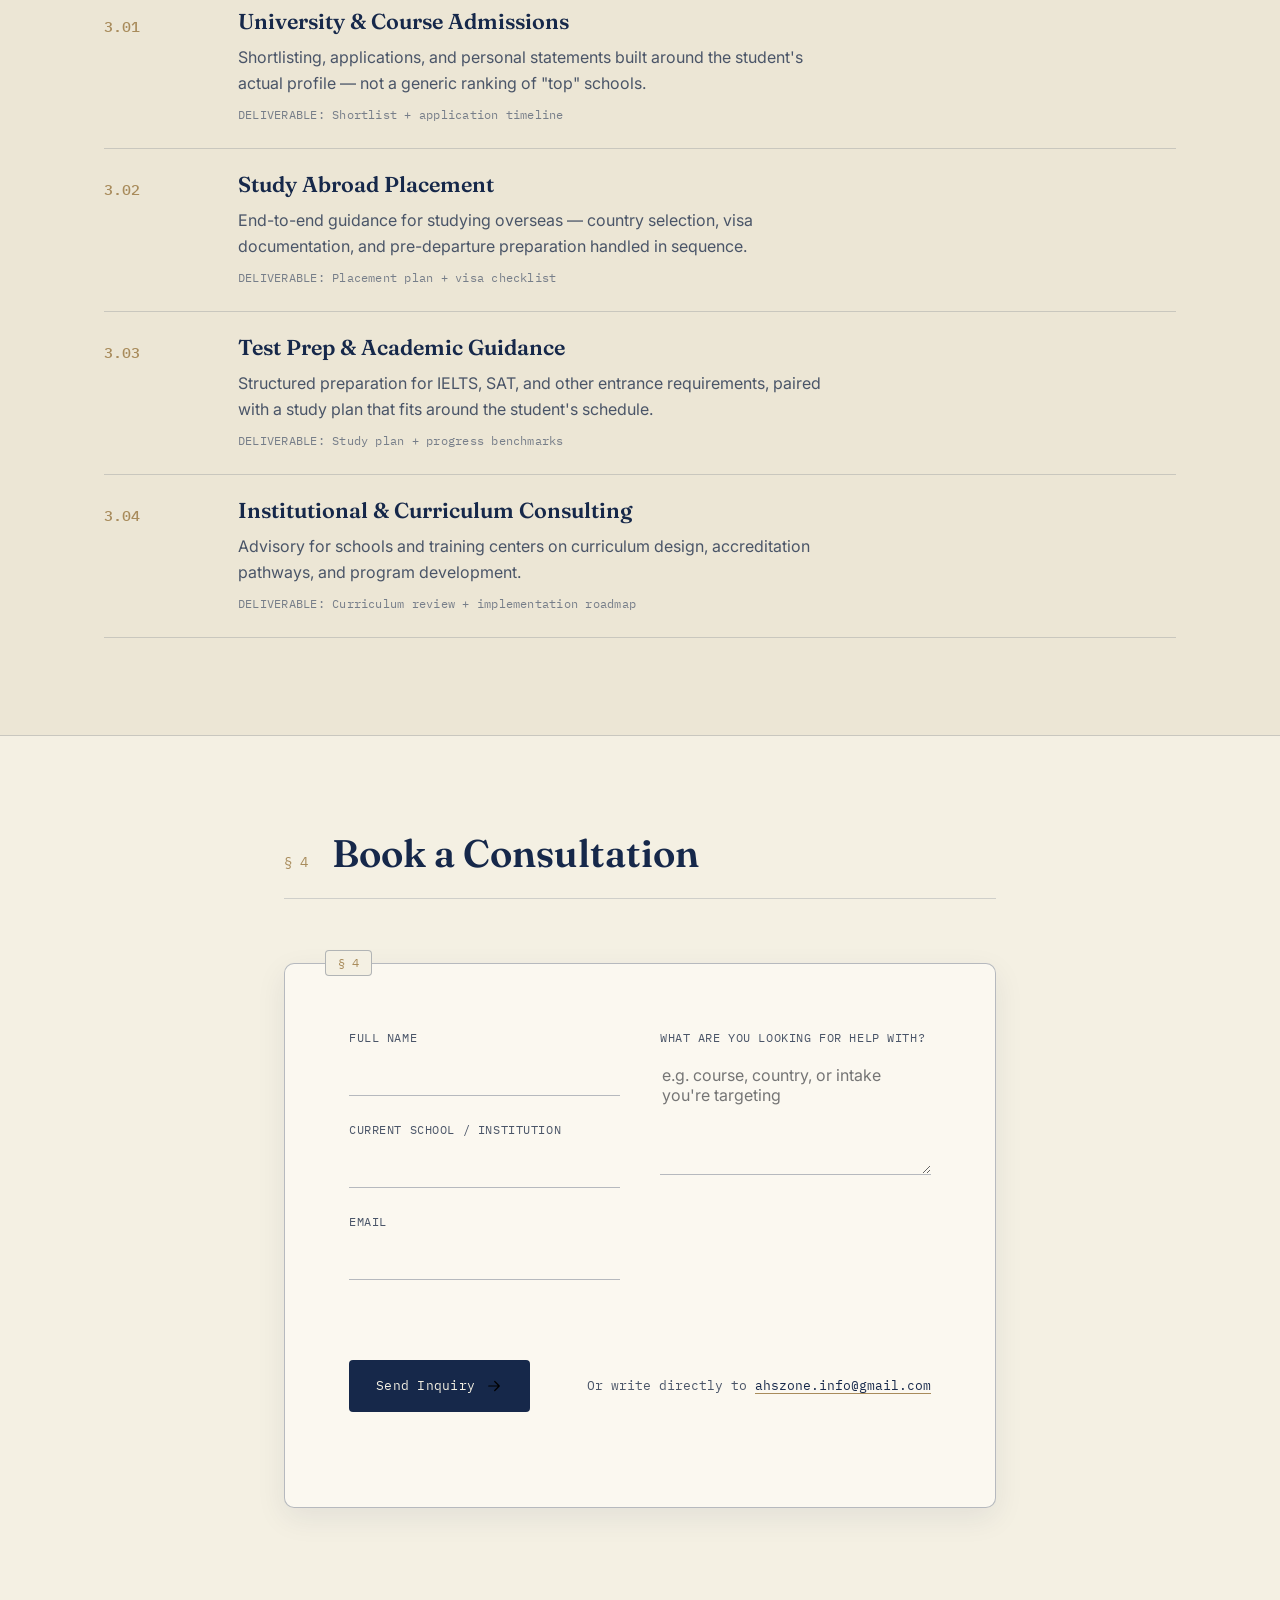
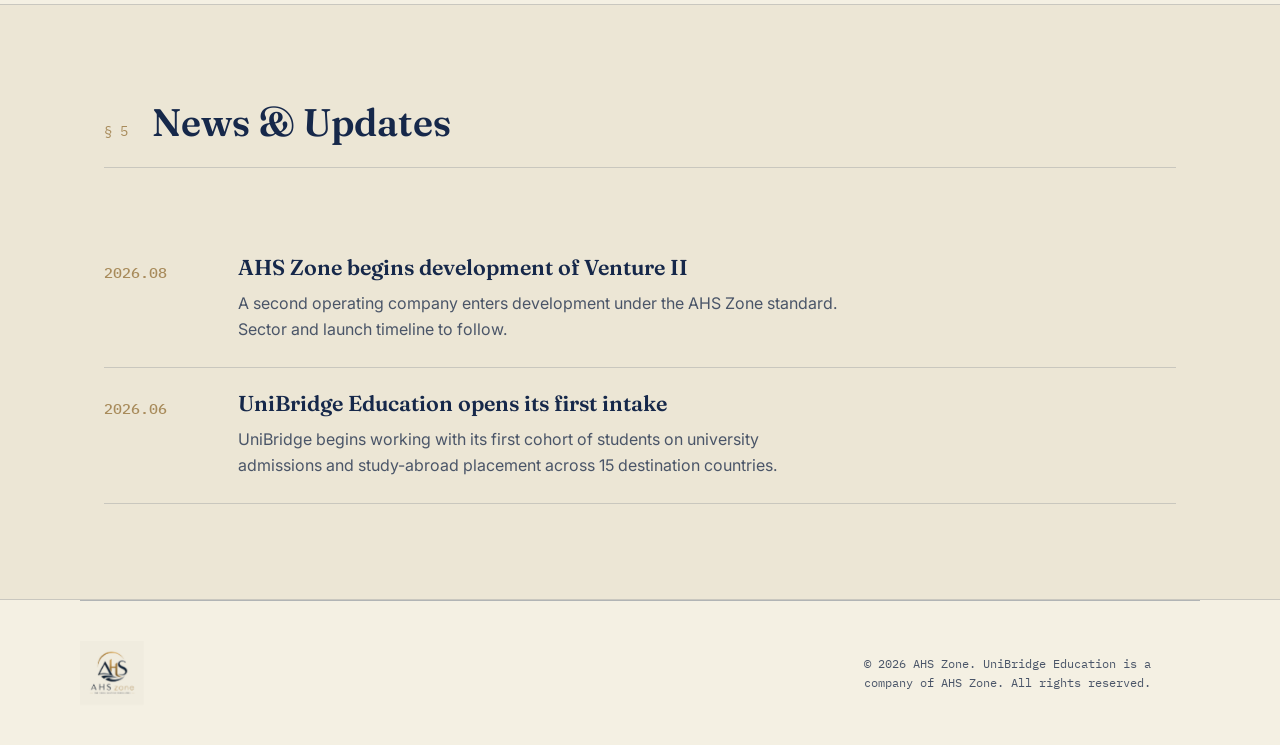
==== commit fcc47fe7: "Fix hero: keep rotating circular seal, fit AHS Zone logo inside the circle (revert full-logo replace" ====
--- a/index.html
+++ b/index.html
@@ -101,8 +101,16 @@
           </ul>
         </div>
 
-        <div class="hero-logo reveal" aria-hidden="true">
-          <img src="assets/images/logo.png" alt="" class="hero-logo-img" width="240" height="240">
+        <div class="seal reveal" aria-hidden="true">
+          <svg viewBox="0 0 200 200">
+            <circle cx="100" cy="100" r="96" fill="none" stroke="#A88B5B" stroke-width="1.4"/>
+            <circle cx="100" cy="100" r="84" fill="none" stroke="#16284A" stroke-width="1"/>
+            <path id="ringpath" d="M 100,100 m -70,0 a 70,70 0 1,1 140,0 a 70,70 0 1,1 -140,0" fill="none"/>
+            <text font-family="IBM Plex Mono" font-size="9.5" letter-spacing="3" fill="#2C3E60">
+              <textPath href="#ringpath" startOffset="0%">EST. 2026 · HOLDING COMPANY · AHS ZONE</textPath>
+            </text>
+          </svg>
+          <img src="assets/images/logo.png" alt="" class="seal-logo" width="122" height="122">
         </div>
       </div>
     </div>
--- a/css/style.css
+++ b/css/style.css
@@ -294,18 +294,19 @@
 }
 .hero-actions { margin-top: var(--space-4); display: flex; flex-wrap: wrap; gap: var(--space-2); align-items: center; }
 
-/* Hero brand logo (replaces the rotating seal with the real AHS Zone mark) */
-.hero-logo {
-  width: 240px; height: 240px;
+/* Rotating seal badge — circular frame retained, logo fitted inside the circle */
+.seal {
+  width: 190px; height: 190px;
+  position: relative;
   display: grid; place-items: center;
   justify-self: end;
 }
-.hero-logo-img {
-  width: 240px; height: auto;
-  mix-blend-mode: multiply;                 /* white logo bg → cream */
-  animation: logoIn 0.9s var(--ease) both, heroFloat 6s ease-in-out 0.9s infinite;
-}
-@keyframes heroFloat { 0%,100% { transform: translateY(0); } 50% { transform: translateY(-8px); } }
+.seal svg { position: absolute; inset: 0; width: 100%; height: 100%; animation: spin 44s linear infinite; }
+.seal-logo {
+  position: relative;
+  width: 122px; height: auto;
+  mix-blend-mode: multiply;        /* white logo bg → cream */
+}
 
 /* Hero trust strip — social proof under the primary CTA */
 .hero-trust {
@@ -482,7 +483,7 @@
 
 /* ---------- 14. ANIMATIONS ---------- */
 @keyframes logoIn { from { opacity: 0; transform: translateY(-8px) scale(0.92); } to { opacity: 1; transform: translateY(0) scale(1); } }
-@keyframes heroFloat { 0%,100% { transform: translateY(0); } 50% { transform: translateY(-8px); } }
+@keyframes spin { to { transform: rotate(360deg); } }
 
 /* Scroll-reveal: hidden only when JS is available (.js on <html>).
    Without JS the content stays fully visible (graceful degradation). */
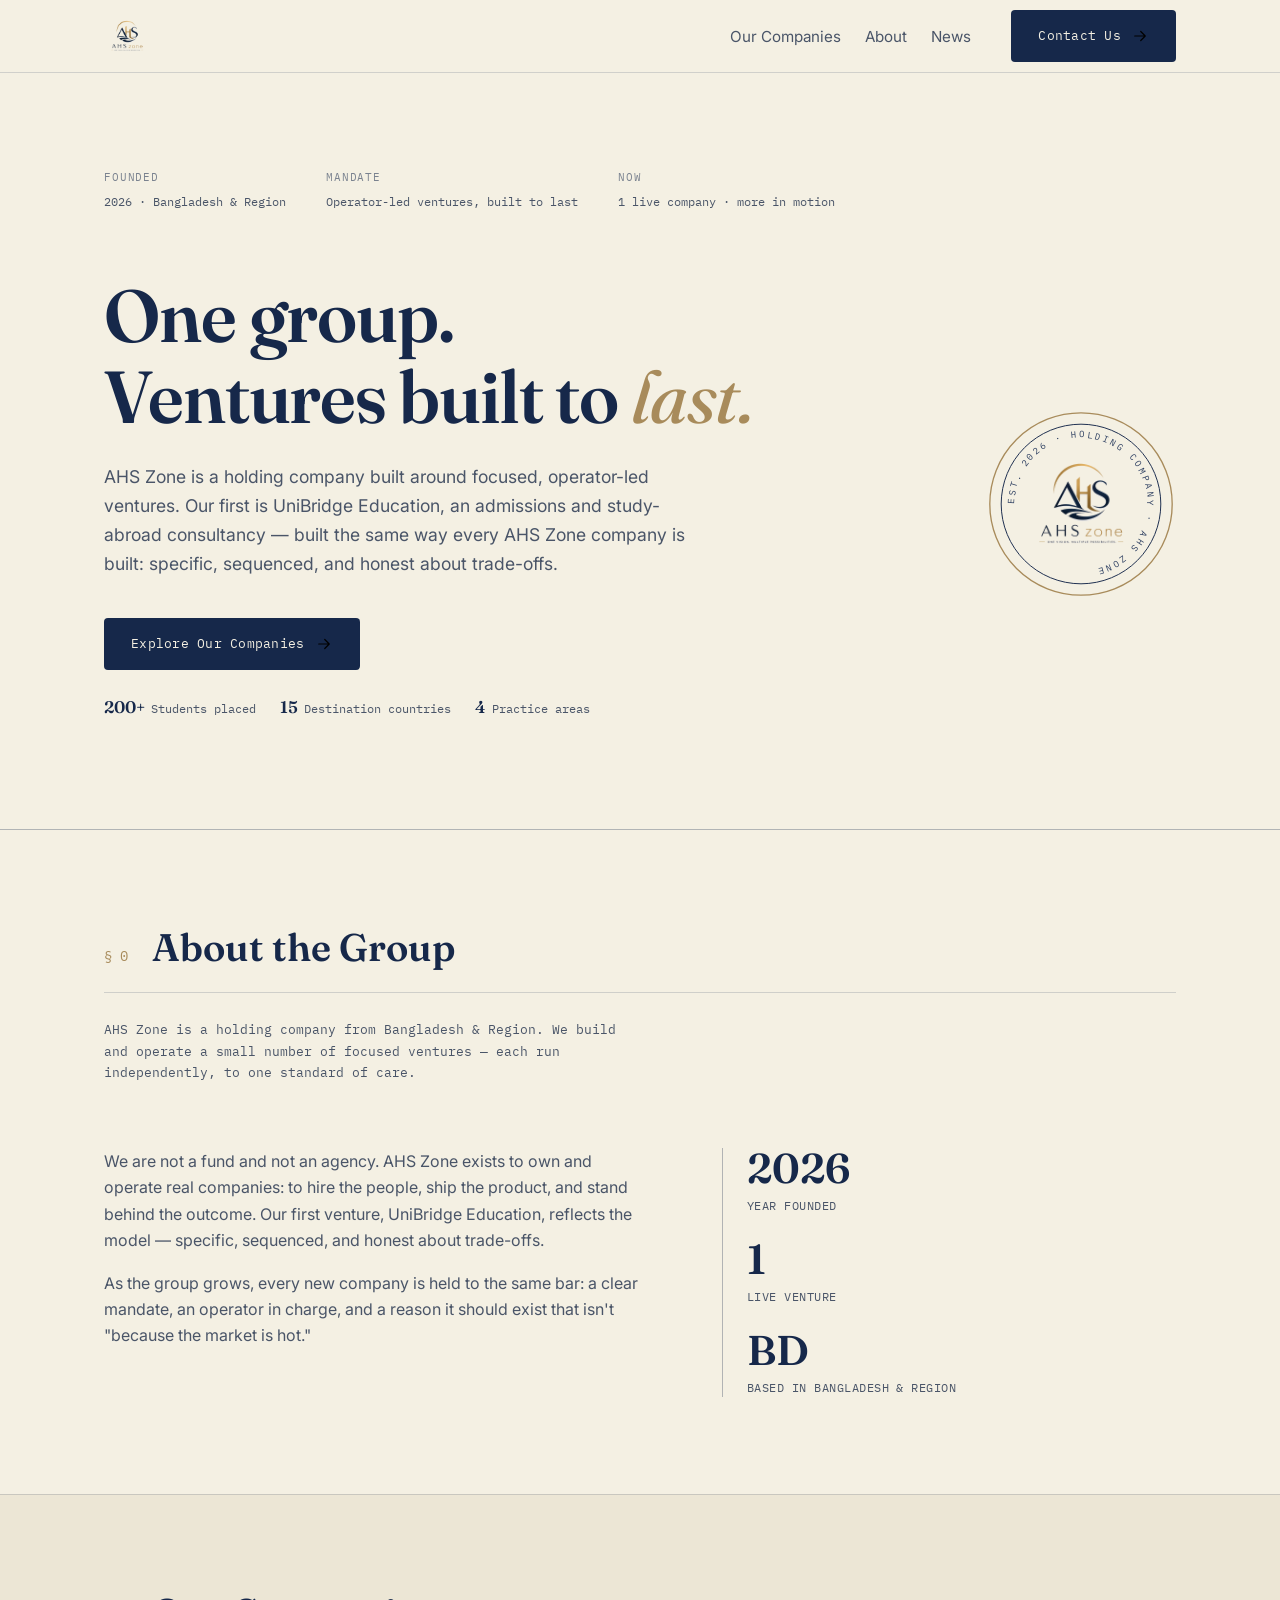
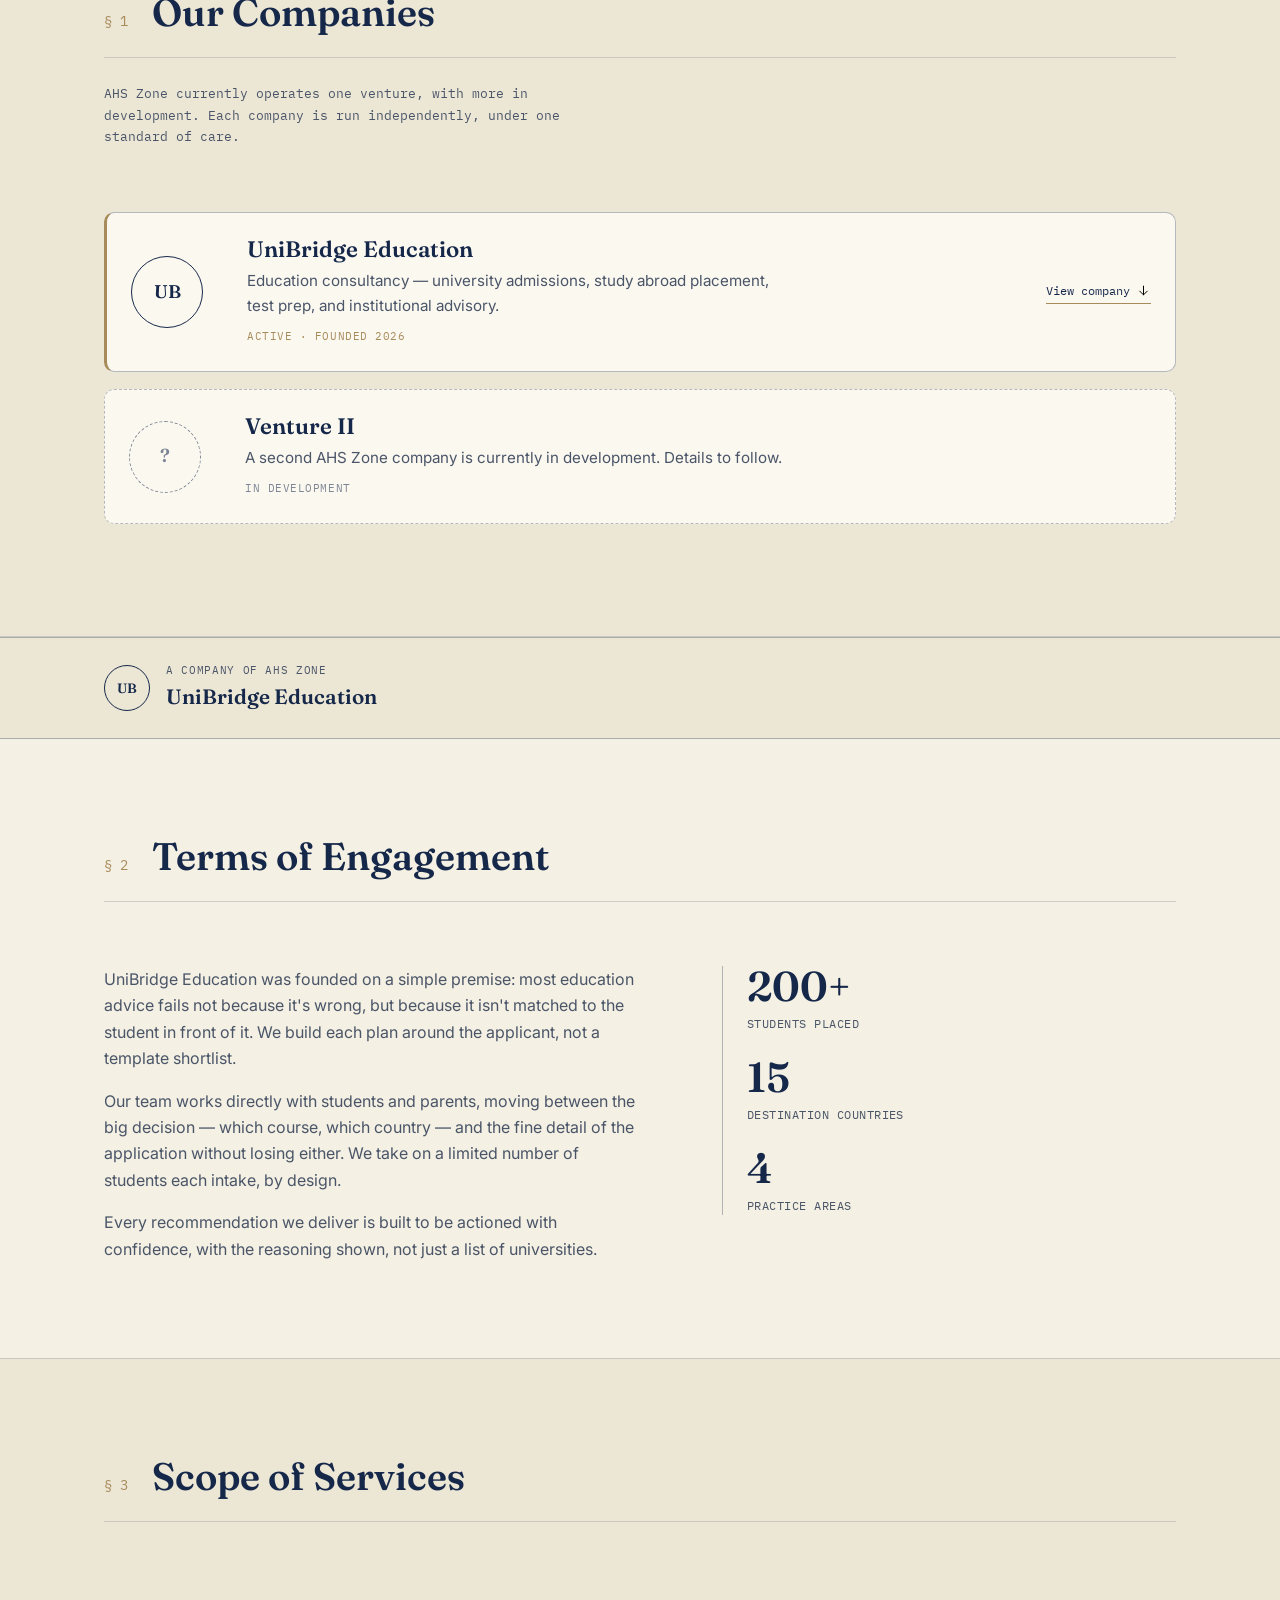
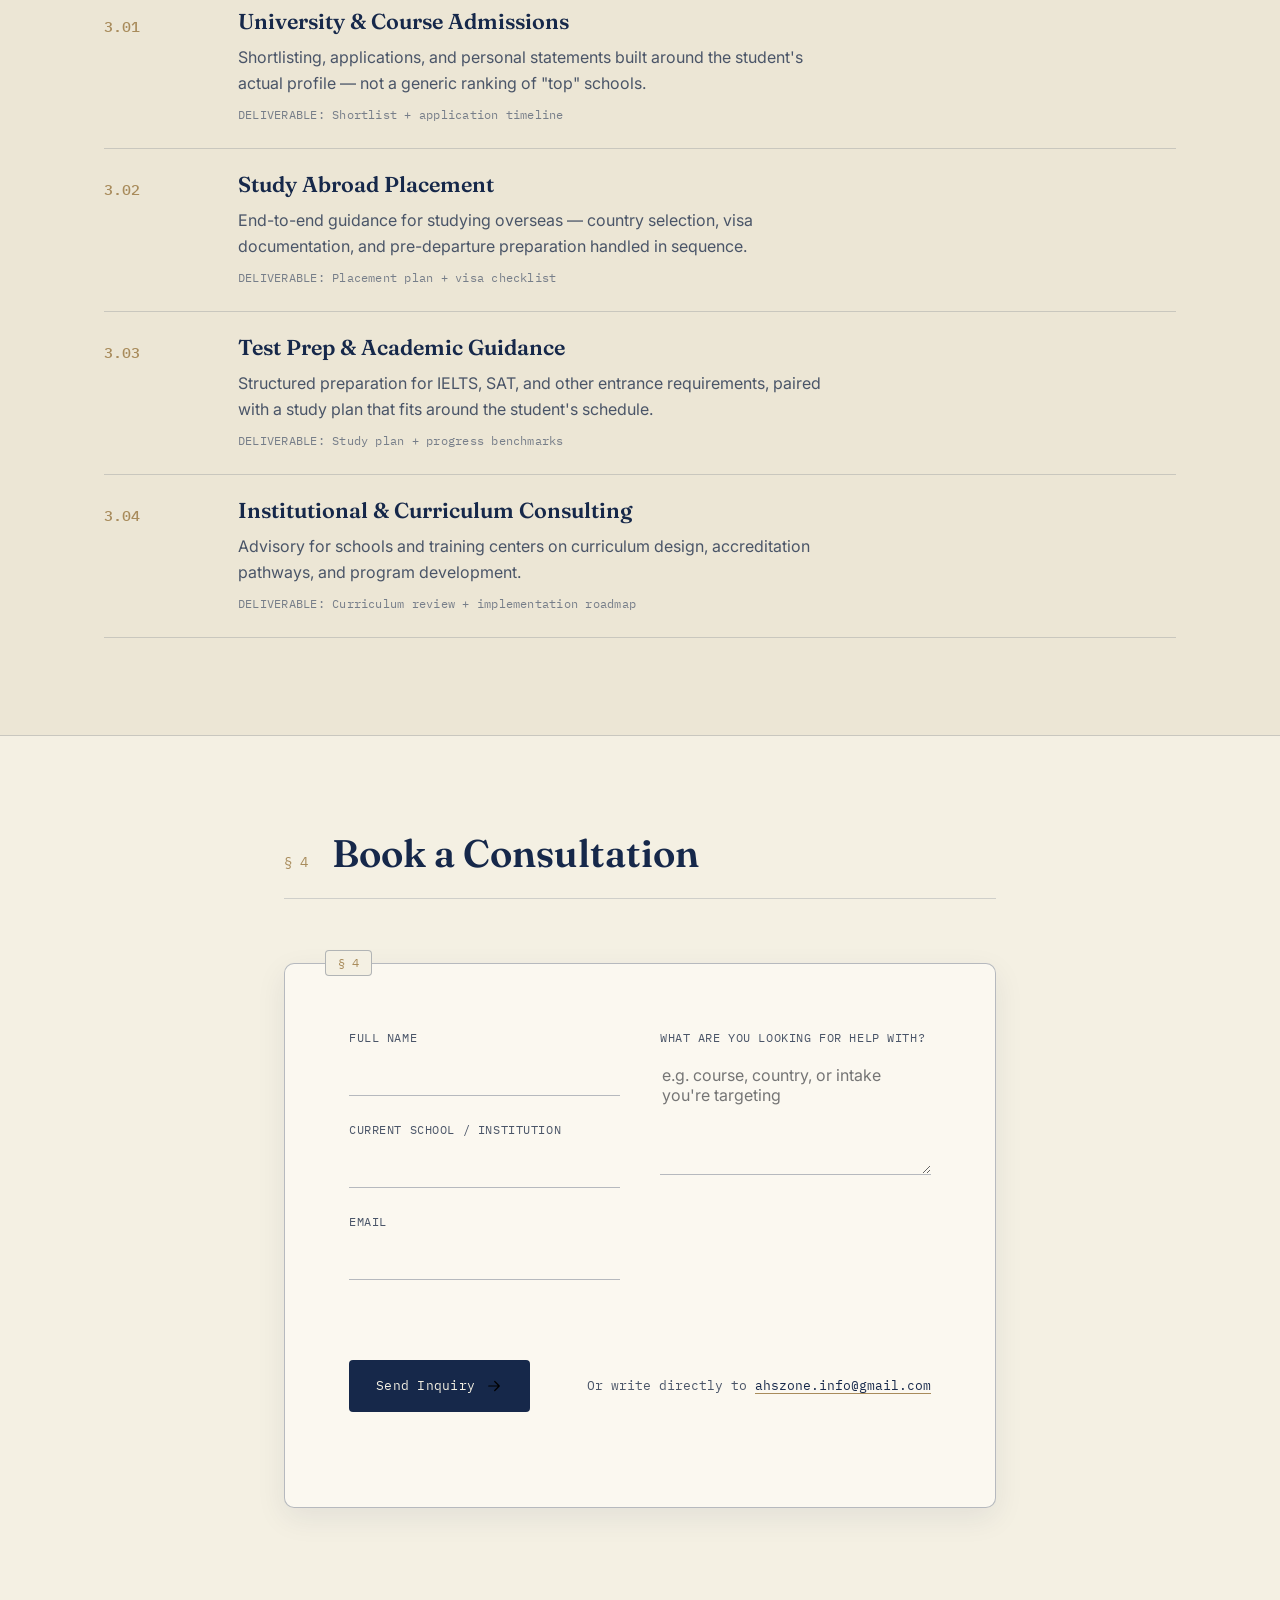
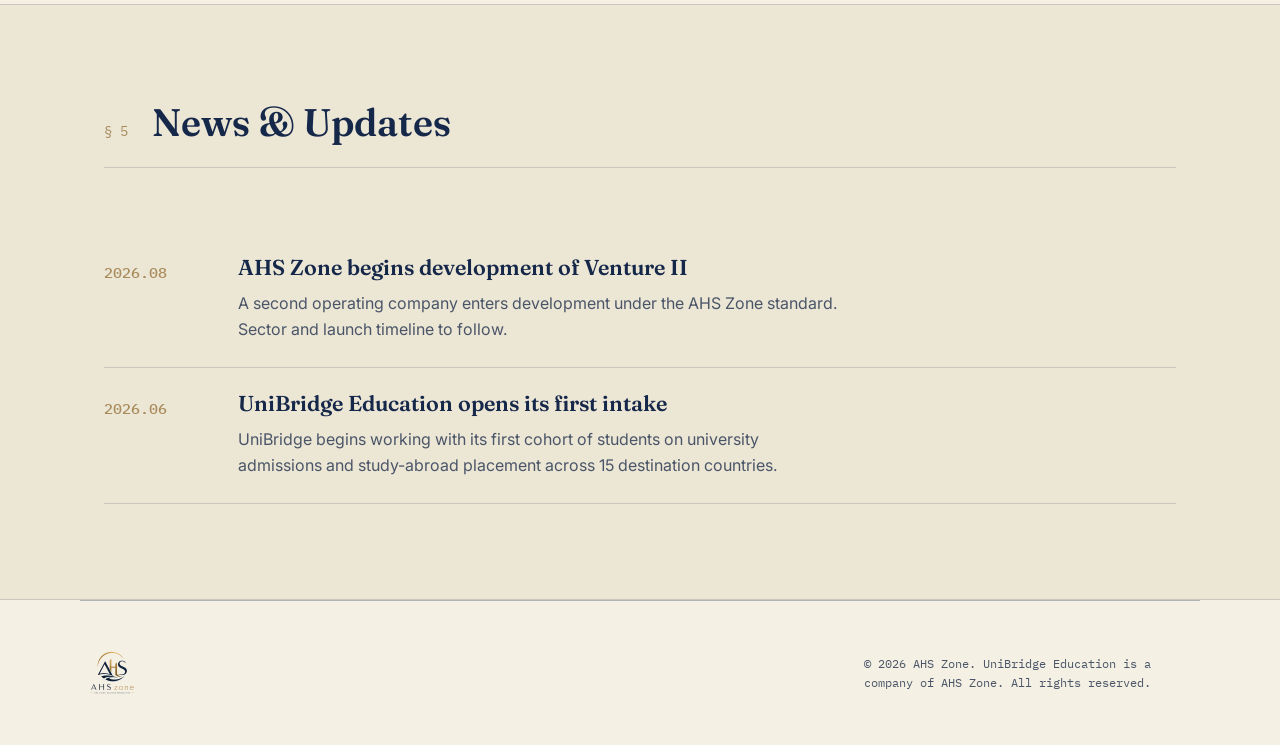
==== commit f0d7942d: "Fix logo transparency: fully key out white bg (PNG now 100% alpha) + cache-bust logo URLs (?v=2) so " ====
--- a/index.html
+++ b/index.html
@@ -14,7 +14,7 @@
   <meta property="og:title" content="AHS Zone — Holding Company">
   <meta property="og:description" content="One group. Ventures built to last. Operator-led ventures from Bangladesh &amp; Region.">
   <meta property="og:type" content="website">
-  <meta property="og:image" content="assets/images/logo.png">
+  <meta property="og:image" content="assets/images/logo.png?v=2">
   <meta name="twitter:card" content="summary_large_image">
 
   <!-- Favicon: navy A monogram (inline SVG so no extra request) -->
@@ -35,7 +35,7 @@
 <header class="site-header">
   <div class="nav wrap">
     <a href="#top" class="brandmark" aria-label="AHS Zone — home">
-      <img src="assets/images/logo.png" alt="AHS Zone" class="brandmark-logo" width="120" height="46">
+      <img src="assets/images/logo.png?v=2" alt="AHS Zone" class="brandmark-logo" width="120" height="46">
     </a>
 
     <nav class="nav-links" aria-label="Primary">
@@ -110,7 +110,7 @@
               <textPath href="#ringpath" startOffset="0%">EST. 2026 · HOLDING COMPANY · AHS ZONE</textPath>
             </text>
           </svg>
-          <img src="assets/images/logo.png" alt="" class="seal-logo" width="122" height="122">
+          <img src="assets/images/logo.png?v=2" alt="" class="seal-logo" width="122" height="122">
         </div>
       </div>
     </div>
@@ -319,7 +319,7 @@
 
 <!-- ===================== FOOTER ===================== -->
 <footer class="site-footer wrap">
-  <img src="assets/images/logo.png" alt="AHS Zone" class="footer-logo" loading="lazy" width="110" height="64">
+  <img src="assets/images/logo.png?v=2" alt="AHS Zone" class="footer-logo" loading="lazy" width="110" height="64">
   <div class="footer-meta">© <span id="year">2026</span> AHS Zone. UniBridge Education is a company of AHS Zone. All rights reserved.</div>
 </footer>
 
--- a/css/style.css
+++ b/css/style.css
@@ -175,7 +175,6 @@
 .brandmark-logo {
   height: 46px;
   width: auto;
-  mix-blend-mode: multiply;             /* drops the white logo bg into the cream */
   animation: logoIn 0.8s var(--ease) both;
   transition: transform var(--dur) var(--ease);
 }
@@ -305,7 +304,6 @@
 .seal-logo {
   position: relative;
   width: 122px; height: auto;
-  mix-blend-mode: multiply;        /* white logo bg → cream */
 }
 
 /* Hero trust strip — social proof under the primary CTA */
@@ -478,7 +476,7 @@
   display: flex; align-items: center; justify-content: space-between;
   flex-wrap: wrap; gap: var(--space-2);
 }
-.footer-logo { height: 64px; width: auto; mix-blend-mode: multiply; }
+.footer-logo { height: 64px; width: auto; }
 .footer-meta { font-family: var(--font-mono); font-size: 0.75rem; color: var(--ink-muted); max-width: 48ch; }
 
 /* ---------- 14. ANIMATIONS ---------- */
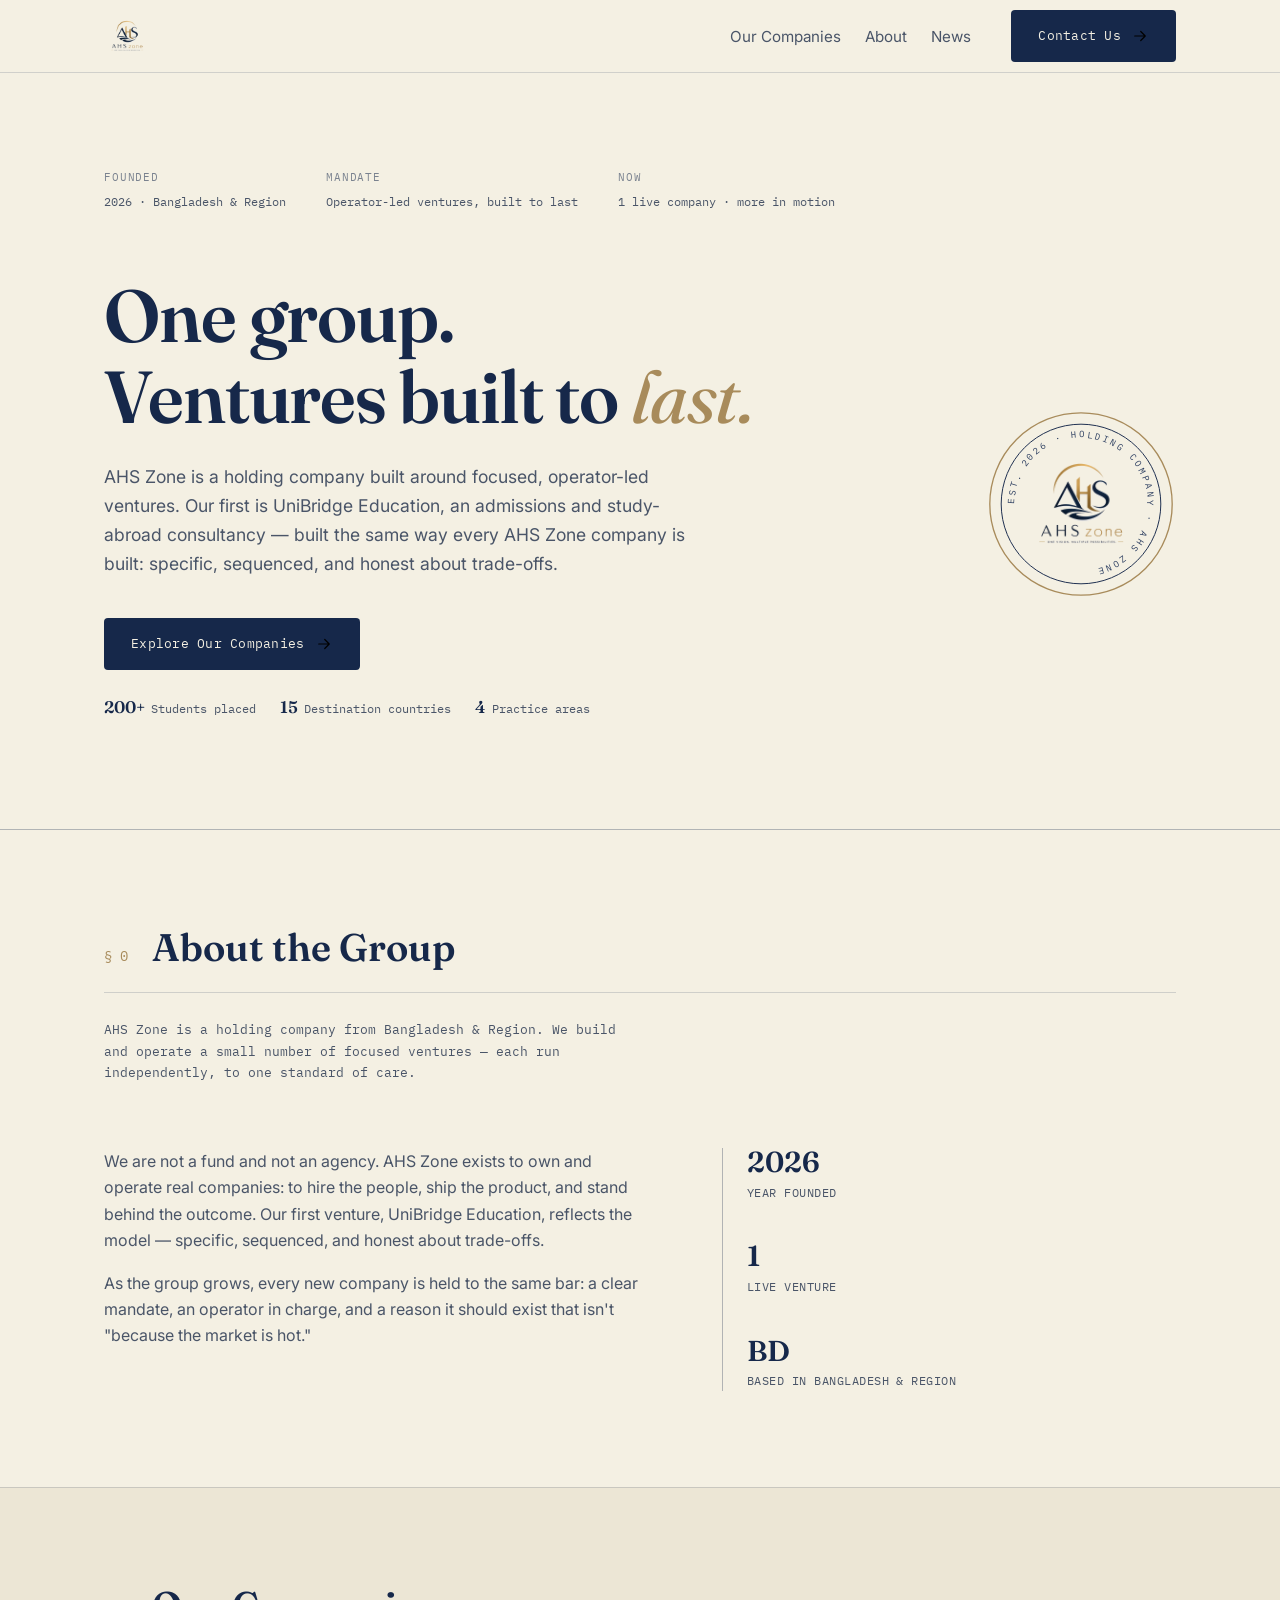
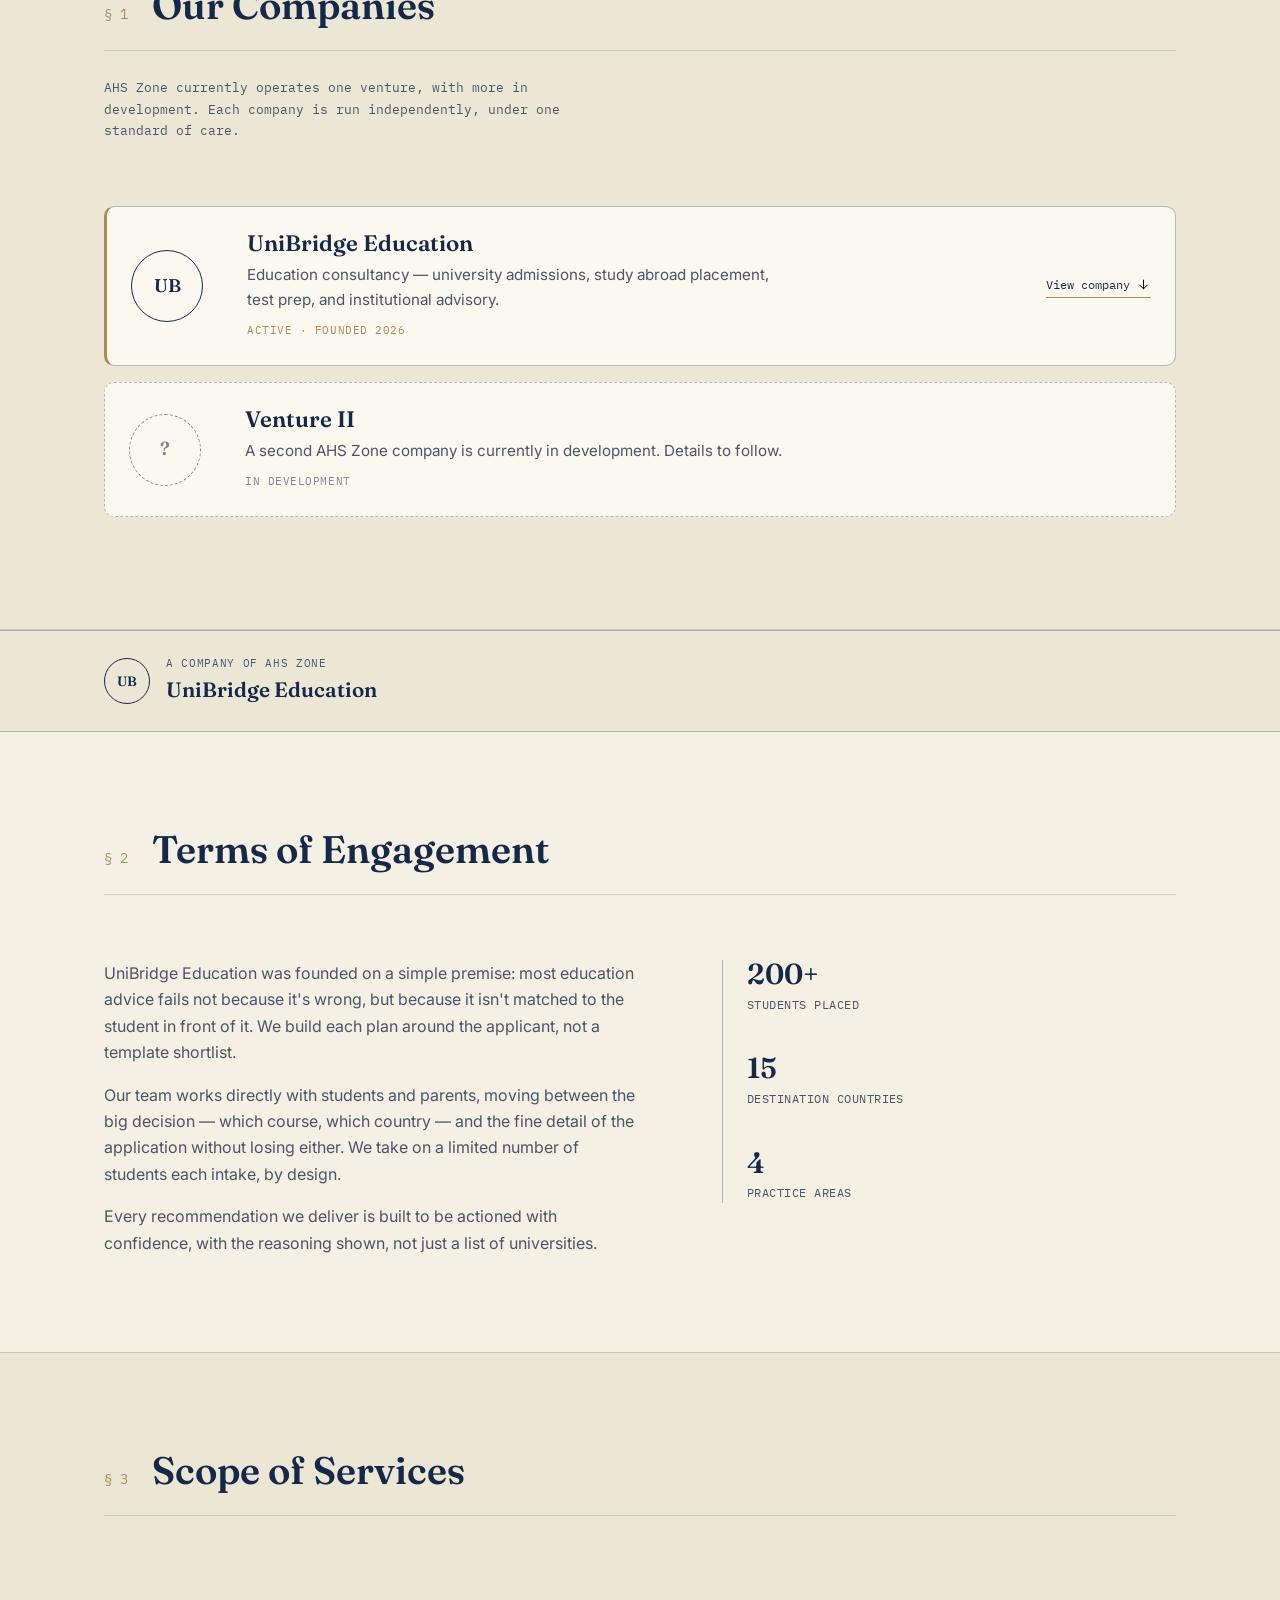
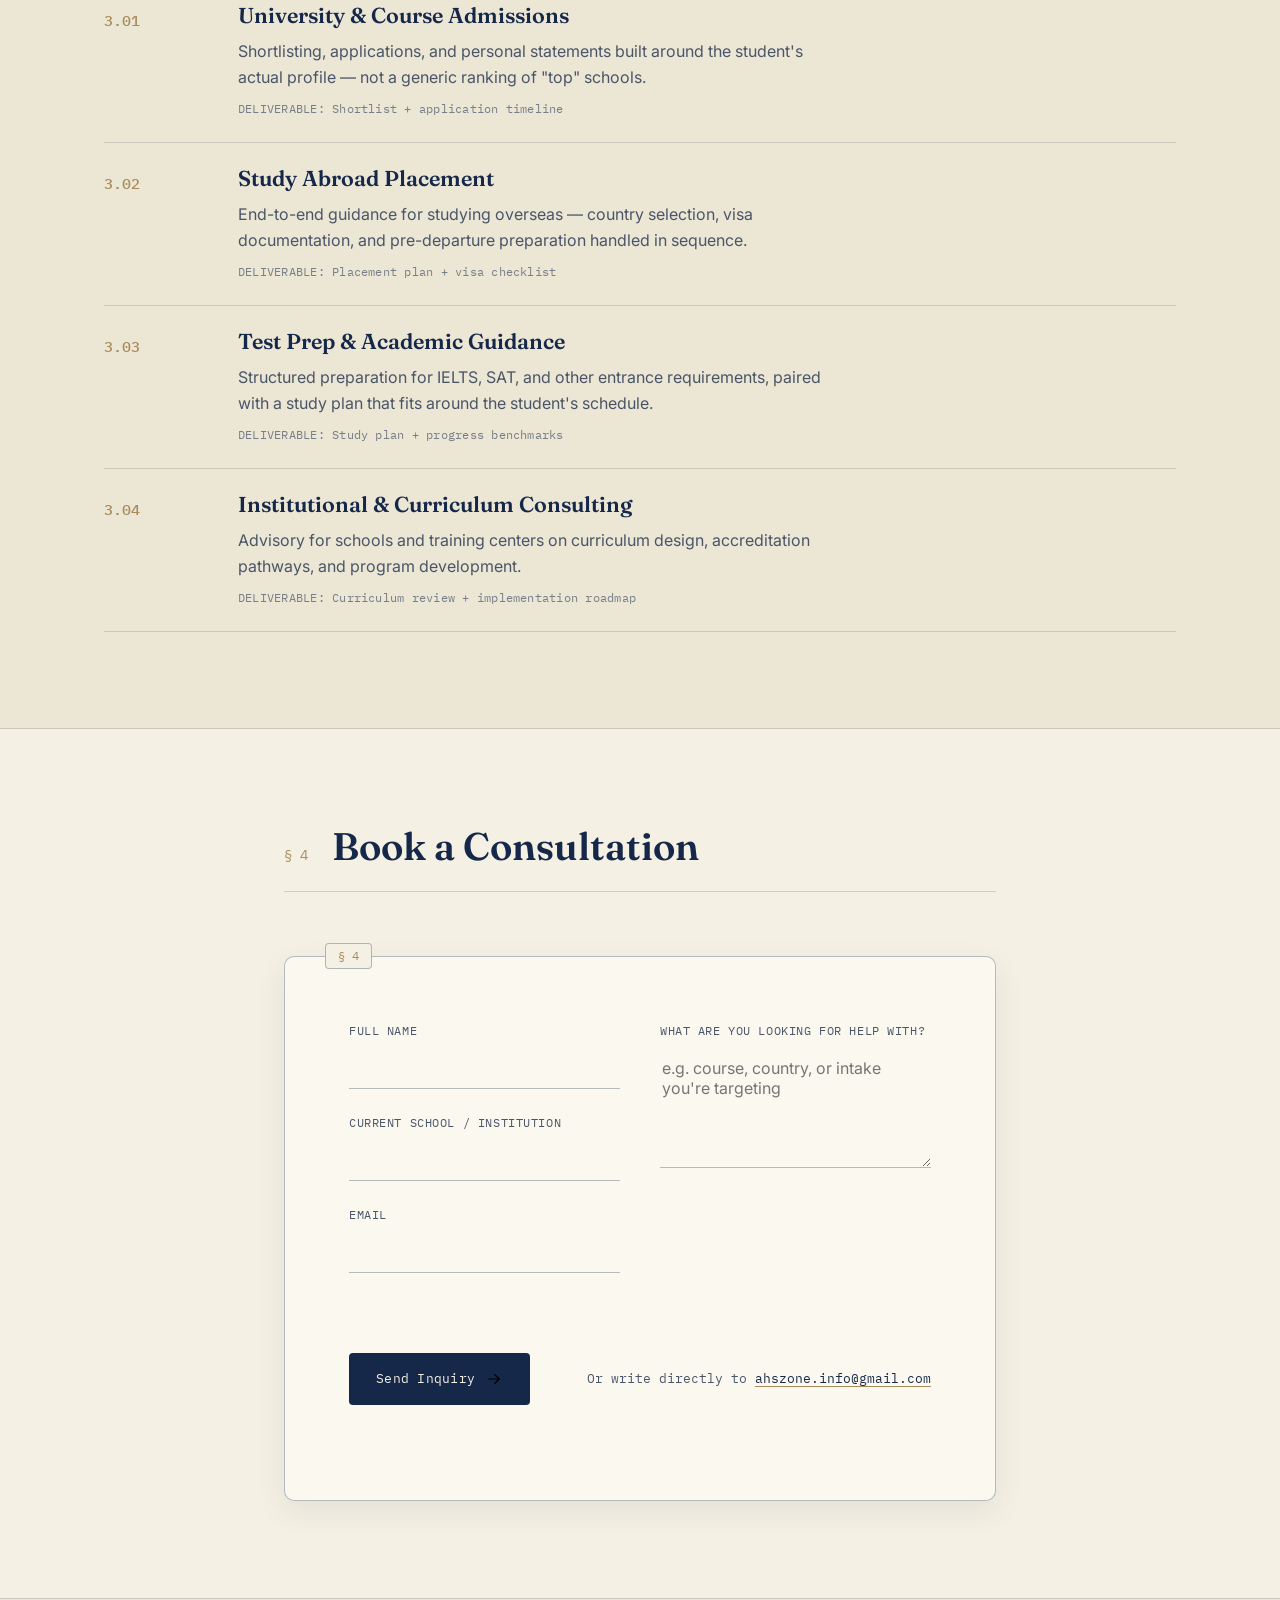
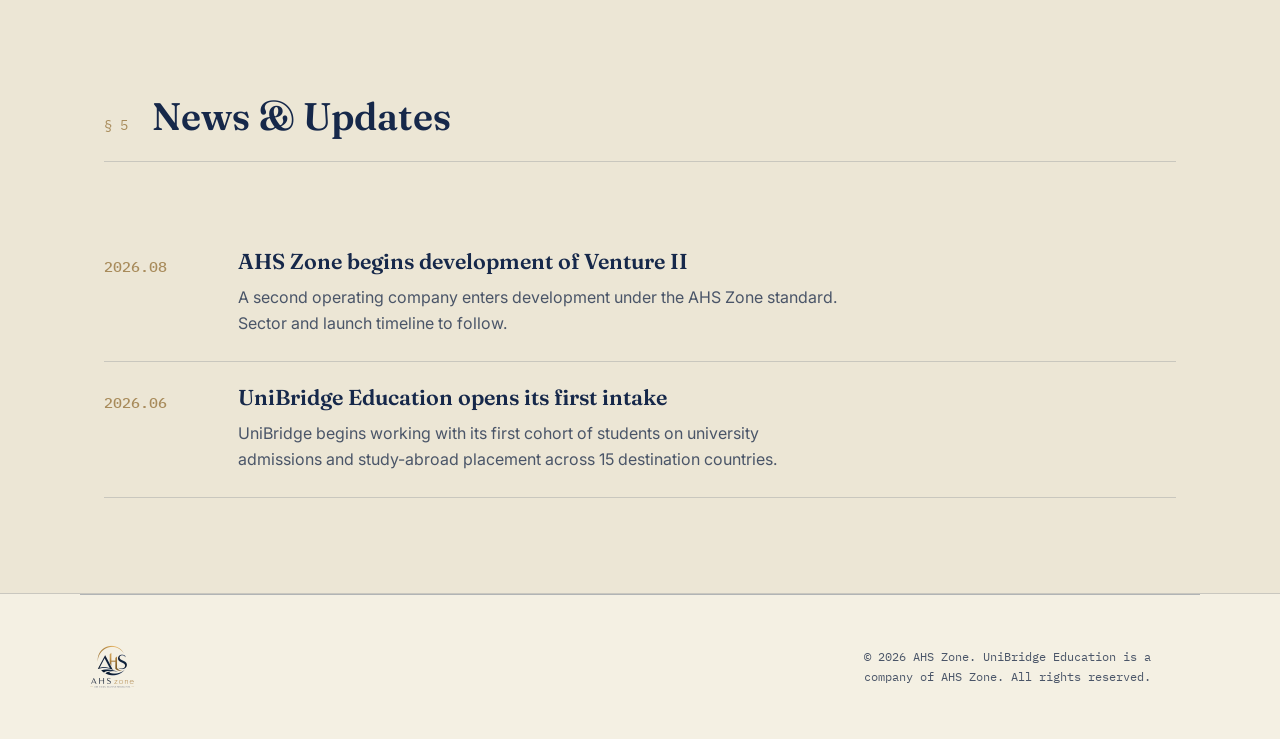
==== commit 863ef720: "Add UniBridge Education sub-page (unibridge.html) with shared design system; link from home 'View co" ====
--- a/index.html
+++ b/index.html
@@ -44,7 +44,7 @@
           <a href="#companies" aria-haspopup="true">Our Companies</a>
           <div class="dropdown" role="menu">
             <div class="dropdown-inner">
-              <a href="#unibridge" role="menuitem">UniBridge Education <span class="tag">ACTIVE</span></a>
+              <a href="unibridge.html" class="active" role="menuitem">UniBridge Education <span class="tag">ACTIVE</span></a>
               <a href="#companies" class="muted" role="menuitem">Venture II <span class="tag">IN DEV</span></a>
             </div>
           </div>
@@ -154,7 +154,7 @@
           <p>Education consultancy — university admissions, study abroad placement, test prep, and institutional advisory.</p>
           <span class="company-status">ACTIVE · FOUNDED 2026</span>
         </div>
-        <a href="#unibridge" class="company-link">
+        <a href="unibridge.html" class="company-link">
           View company
           <img src="assets/icons/arrow-down.svg" alt="" class="icon" aria-hidden="true">
         </a>
--- a/css/style.css
+++ b/css/style.css
@@ -479,6 +479,59 @@
 .footer-logo { height: 64px; width: auto; }
 .footer-meta { font-family: var(--font-mono); font-size: 0.75rem; color: var(--ink-muted); max-width: 48ch; }
 
+/* ---------- 13b. SUB-PAGE: UniBridge (destinations / process / testimonials) ---------- */
+/* Back link in the sub-brand banner */
+.subbrand-back {
+  margin-left: auto;
+  font-family: var(--font-mono);
+  font-size: 0.74rem;
+  color: var(--navy);
+  text-decoration: none;
+  border-bottom: 1px solid var(--brass);
+  padding-bottom: 2px;
+}
+.subbrand-back:hover { color: var(--brass); }
+
+/* Destination country cards */
+.dest-grid {
+  display: grid;
+  grid-template-columns: repeat(4, 1fr);
+  gap: var(--space-3);
+}
+.dest-card {
+  background: var(--bg-card);
+  border: 1px solid var(--rule);
+  border-radius: var(--radius-lg);
+  padding: var(--space-3);
+  transition: transform var(--dur) var(--ease), border-color var(--dur) var(--ease), box-shadow var(--dur) var(--ease);
+}
+.dest-card:hover { transform: translateY(-3px); border-color: var(--brass); box-shadow: var(--shadow-md); }
+.dest-flag { font-size: 1.6rem; line-height: 1; display: block; margin-bottom: 10px; }
+.dest-card h3 { font-size: 1.05rem; margin: 0 0 4px; color: var(--navy); }
+.dest-meta { font-family: var(--font-mono); font-size: 0.74rem; color: var(--ink-muted); margin: 0; }
+
+/* Process list (reuses .stat-block) */
+.stat-block .stat + .stat { margin-top: var(--space-2); }
+.stat-block .stat-num { font-size: 1.8rem; }
+
+/* Testimonials */
+.testi-grid {
+  display: grid;
+  grid-template-columns: repeat(2, 1fr);
+  gap: var(--space-4);
+}
+.testi {
+  margin: 0;
+  background: var(--bg-card);
+  border: 1px solid var(--rule);
+  border-left: 3px solid var(--brass);
+  border-radius: var(--radius-lg);
+  padding: var(--space-4);
+}
+.testi blockquote { margin: 0 0 var(--space-2); font-family: var(--font-serif); font-size: 1.15rem; line-height: 1.5; color: var(--ink); }
+.testi figcaption { font-family: var(--font-mono); font-size: 0.78rem; color: var(--ink-muted); }
+.testi figcaption strong { color: var(--navy); }
+
 /* ---------- 14. ANIMATIONS ---------- */
 @keyframes logoIn { from { opacity: 0; transform: translateY(-8px) scale(0.92); } to { opacity: 1; transform: translateY(0) scale(1); } }
 @keyframes spin { to { transform: rotate(360deg); } }
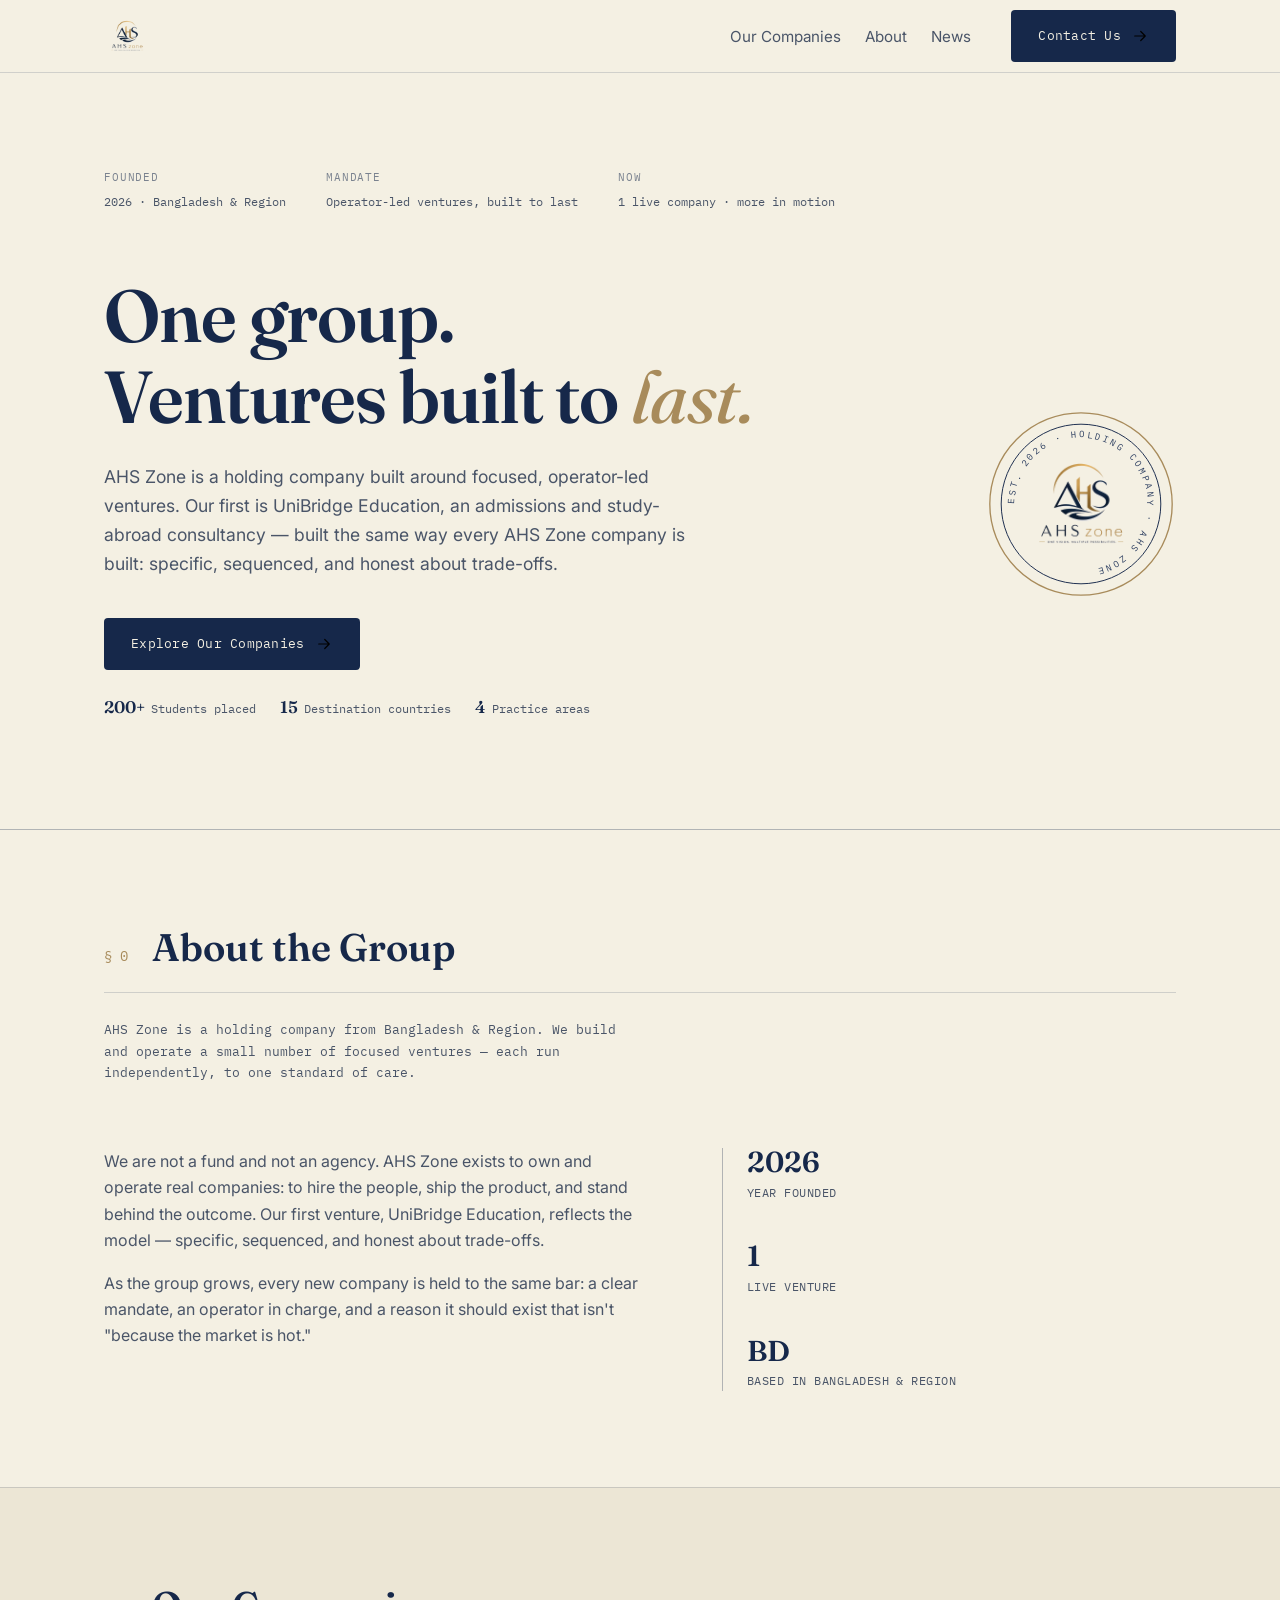
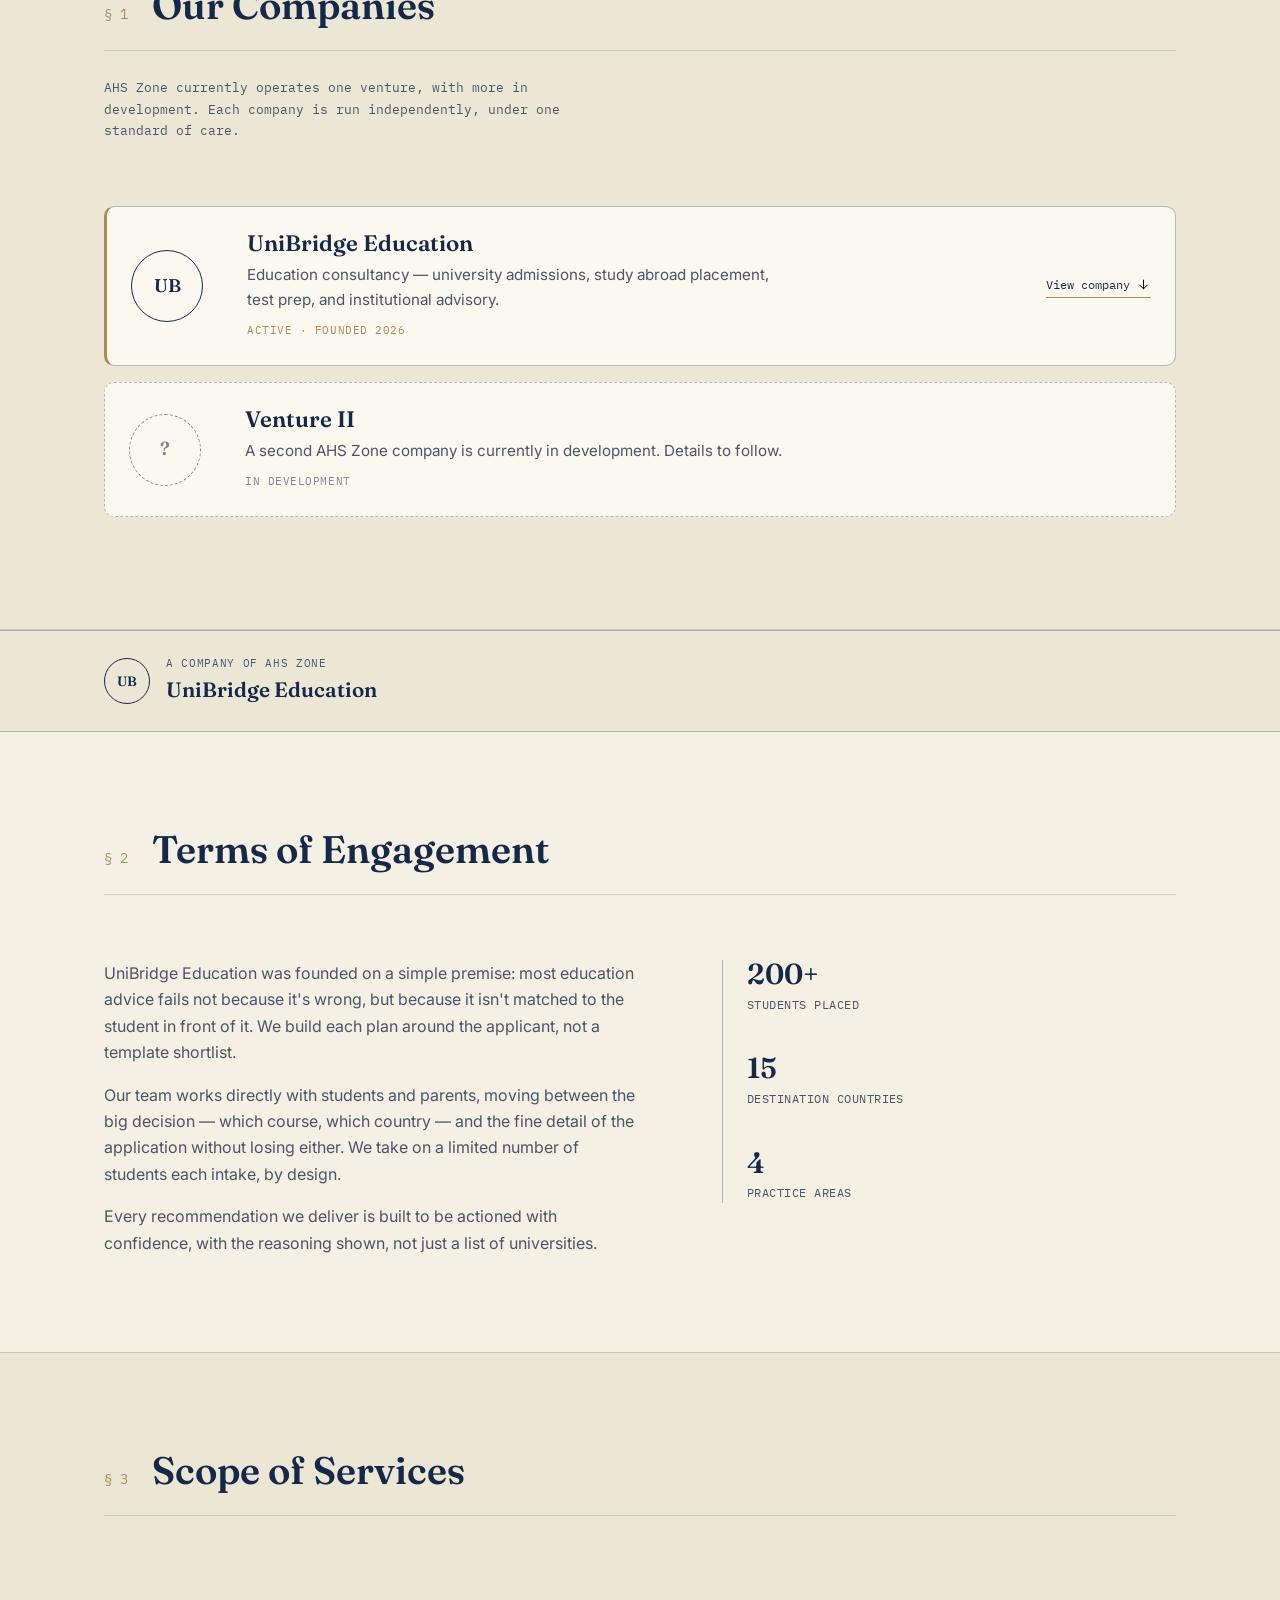
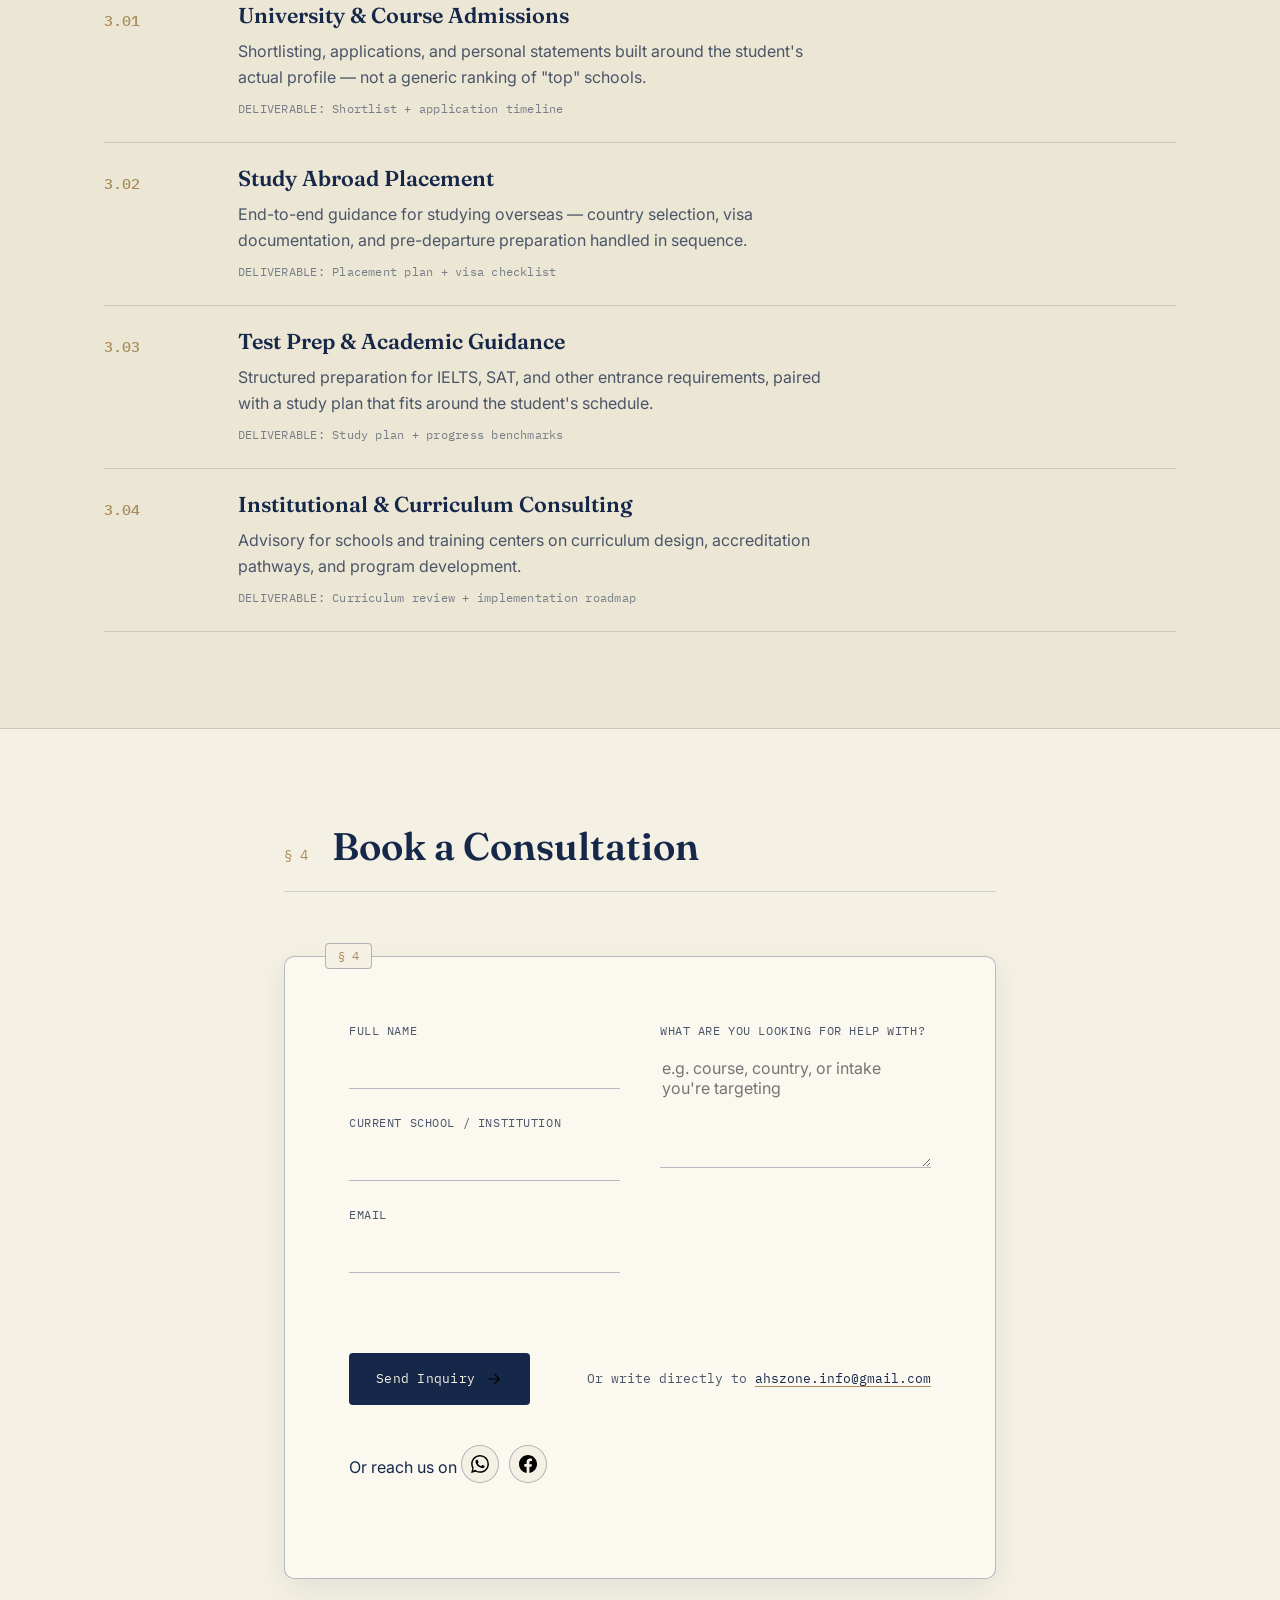
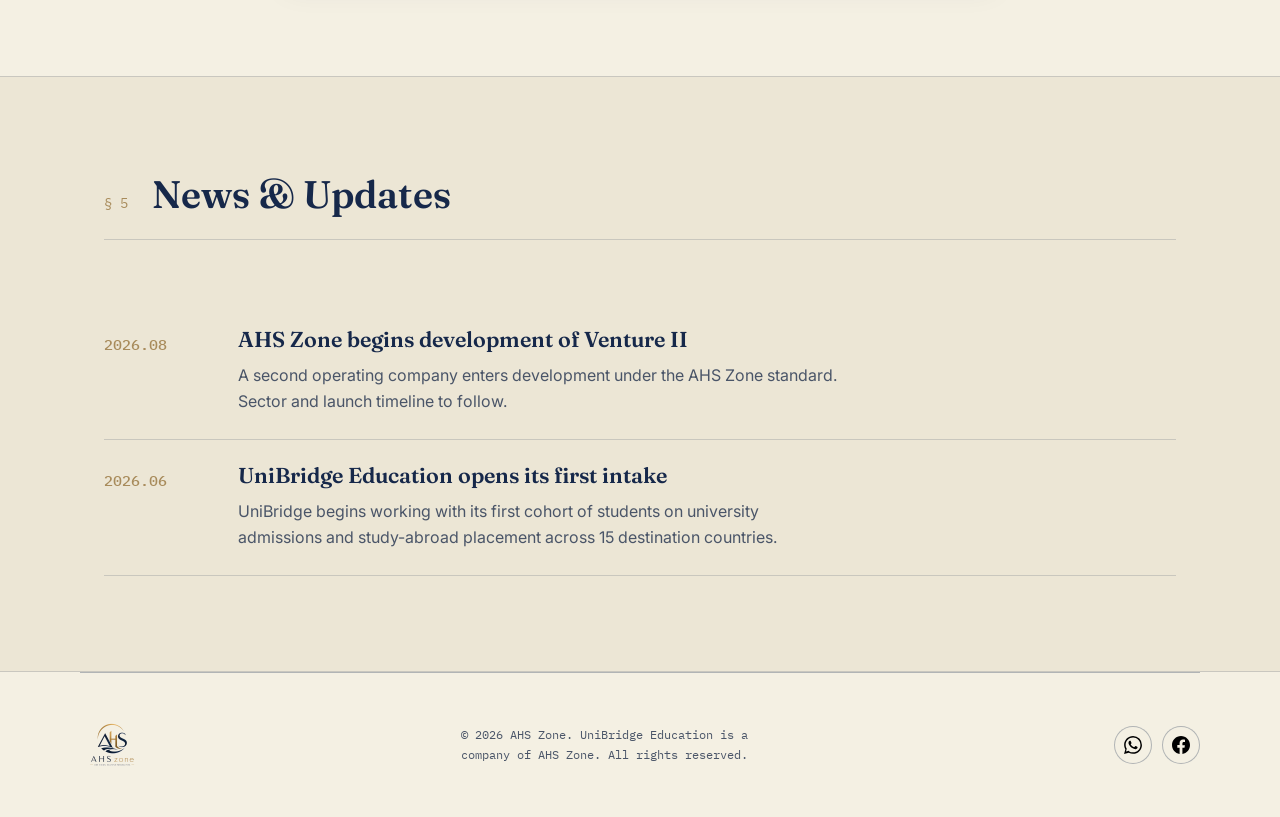
==== commit 0734e15f: "Add WhatsApp (+8801973191791) and Facebook social links to contact form signoff and footer on both p" ====
--- a/index.html
+++ b/index.html
@@ -285,6 +285,17 @@
               </button>
               <div class="contact-direct">Or write directly to <a href="mailto:ahszone.info@gmail.com">ahszone.info@gmail.com</a></div>
             </div>
+            <div class="contact-social reveal">
+              <span class="social-label">Or reach us on</span>
+              <span class="social-links">
+                <a class="social-link whatsapp" href="https://wa.me/8801973191791" target="_blank" rel="noopener" aria-label="Chat on WhatsApp">
+                  <img src="assets/icons/whatsapp.svg" alt="" class="icon" aria-hidden="true">
+                </a>
+                <a class="social-link facebook" href="https://www.facebook.com/share/1cDuD88fm9/" target="_blank" rel="noopener" aria-label="AHS Zone on Facebook">
+                  <img src="assets/icons/facebook.svg" alt="" class="icon" aria-hidden="true">
+                </a>
+              </span>
+            </div>
           </form>
           <p class="form-note" id="formNote" role="status" aria-live="polite"></p>
         </div>
@@ -321,6 +332,14 @@
 <footer class="site-footer wrap">
   <img src="assets/images/logo.png?v=2" alt="AHS Zone" class="footer-logo" loading="lazy" width="110" height="64">
   <div class="footer-meta">© <span id="year">2026</span> AHS Zone. UniBridge Education is a company of AHS Zone. All rights reserved.</div>
+  <span class="social-links footer-social">
+    <a class="social-link whatsapp" href="https://wa.me/8801973191791" target="_blank" rel="noopener" aria-label="Chat on WhatsApp">
+      <img src="assets/icons/whatsapp.svg" alt="" class="icon" aria-hidden="true">
+    </a>
+    <a class="social-link facebook" href="https://www.facebook.com/share/1cDuD88fm9/" target="_blank" rel="noopener" aria-label="AHS Zone on Facebook">
+      <img src="assets/icons/facebook.svg" alt="" class="icon" aria-hidden="true">
+    </a>
+  </span>
 </footer>
 
 <!-- External, modular JavaScript — no libraries -->
--- a/css/style.css
+++ b/css/style.css
@@ -469,7 +469,57 @@
 .contact-direct a { color: var(--navy); text-decoration: underline; text-decoration-color: var(--brass); text-underline-offset: 3px; }
 .form-note { font-family: var(--font-mono); font-size: 0.82rem; color: var(--brass); margin: var(--space-2) 0 0; min-height: 1.2em; }
 
-/* ---------- 13. FOOTER ---------- */
+/* ---------- 13a. SOCIAL LINKS (WhatsApp + Facebook) ---------- */
+.social-links {
+  display: inline-flex;
+  align-items: center;
+  gap: 10px;
+}
+.social-links .social-label {
+  font-family: var(--font-mono);
+  font-size: 0.74rem;
+  color: var(--ink-muted);
+  margin-right: 2px;
+}
+.social-link {
+  display: inline-flex;
+  align-items: center;
+  justify-content: center;
+  width: 38px; height: 38px;
+  border-radius: 50%;
+  border: 1px solid var(--rule-strong);
+  background: var(--bg);
+  color: var(--navy);
+  transition: transform var(--dur) var(--ease), background var(--dur) var(--ease), color var(--dur) var(--ease), border-color var(--dur) var(--ease);
+}
+.social-link .icon { width: 18px; height: 18px; }
+.social-link:hover { transform: translateY(-2px); }
+.social-link.whatsapp:hover { background: #25D366; border-color: #25D366; color: #fff; }
+.social-link.facebook:hover { background: #1877F2; border-color: #1877F2; color: #fff; }
+
+/* WhatsApp chat bubble (floating, optional) */
+.wa-float {
+  position: fixed;
+  right: var(--space-3);
+  bottom: var(--space-3);
+  z-index: 90;
+  display: inline-flex;
+  align-items: center;
+  gap: 8px;
+  padding: 12px 16px;
+  border-radius: 999px;
+  background: #25D366;
+  color: #fff;
+  font-family: var(--font-mono);
+  font-size: 0.8rem;
+  text-decoration: none;
+  box-shadow: var(--shadow-md);
+  transition: transform var(--dur) var(--ease);
+}
+.wa-float .icon { width: 18px; height: 18px; filter: brightness(0) invert(1); }
+.wa-float:hover { transform: translateY(-2px); }
+
+
 .site-footer {
   border-top: 1px solid var(--rule-strong);
   padding: var(--space-4) 0;
@@ -479,18 +529,30 @@
 .footer-logo { height: 64px; width: auto; }
 .footer-meta { font-family: var(--font-mono); font-size: 0.75rem; color: var(--ink-muted); max-width: 48ch; }
 
-/* ---------- 13b. SUB-PAGE: UniBridge (destinations / process / testimonials) ---------- */
-/* Back link in the sub-brand banner */
-.subbrand-back {
-  margin-left: auto;
-  font-family: var(--font-mono);
-  font-size: 0.74rem;
-  color: var(--navy);
+/* Floating "back to AHS Zone" button — fixed, always reachable (even at page bottom) */
+.floating-back {
+  position: fixed;
+  left: var(--space-3);
+  bottom: var(--space-3);
+  z-index: 90;
+  display: inline-flex;
+  align-items: center;
+  gap: 8px;
+  padding: 12px 18px;
+  background: var(--navy);
+  color: var(--bg);
+  font-family: var(--font-mono);
+  font-size: 0.8rem;
+  letter-spacing: 0.04em;
   text-decoration: none;
-  border-bottom: 1px solid var(--brass);
-  padding-bottom: 2px;
-}
-.subbrand-back:hover { color: var(--brass); }
+  border: 1px solid var(--brass);
+  border-radius: 999px;
+  box-shadow: var(--shadow-md);
+  transition: transform var(--dur) var(--ease), background var(--dur) var(--ease);
+}
+.floating-back .icon { width: 16px; height: 16px; filter: brightness(0) invert(1); }
+.floating-back:hover { background: var(--navy-soft); transform: translateY(-2px); }
+
 
 /* Destination country cards */
 .dest-grid {
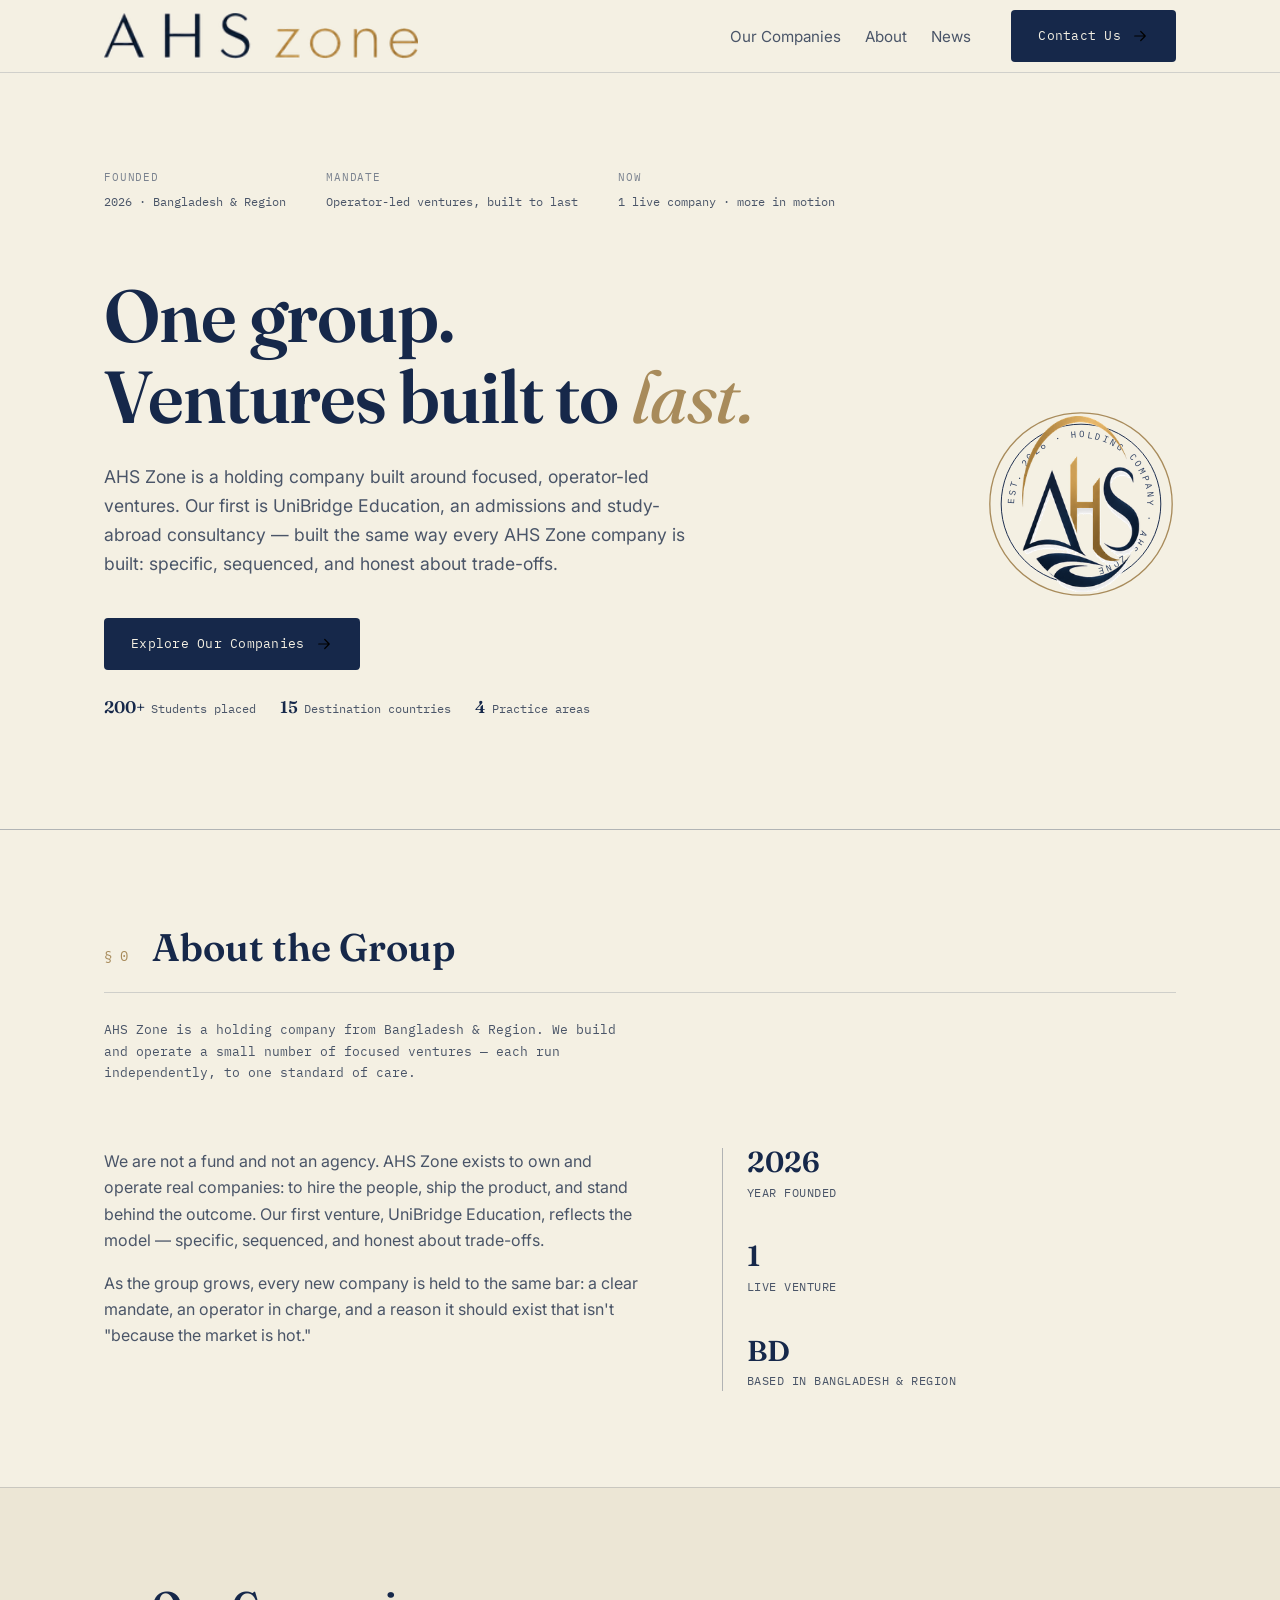
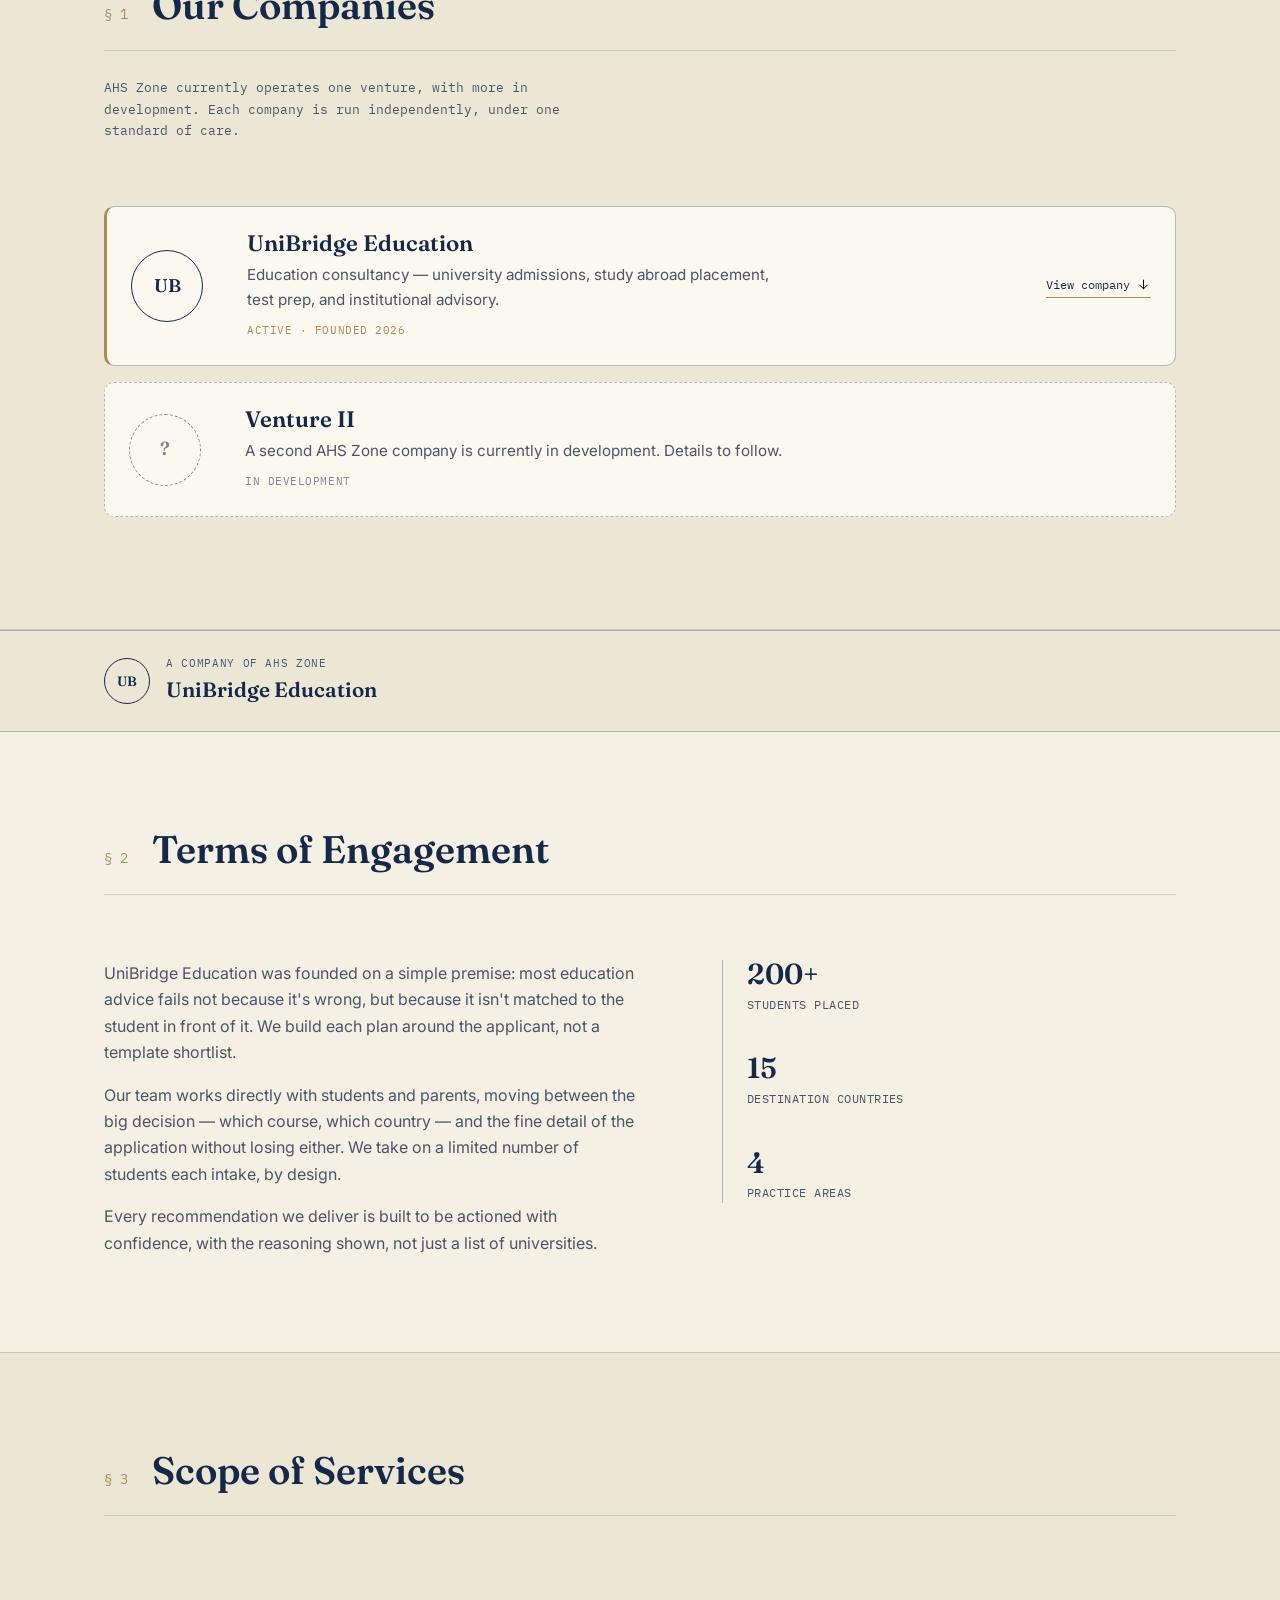
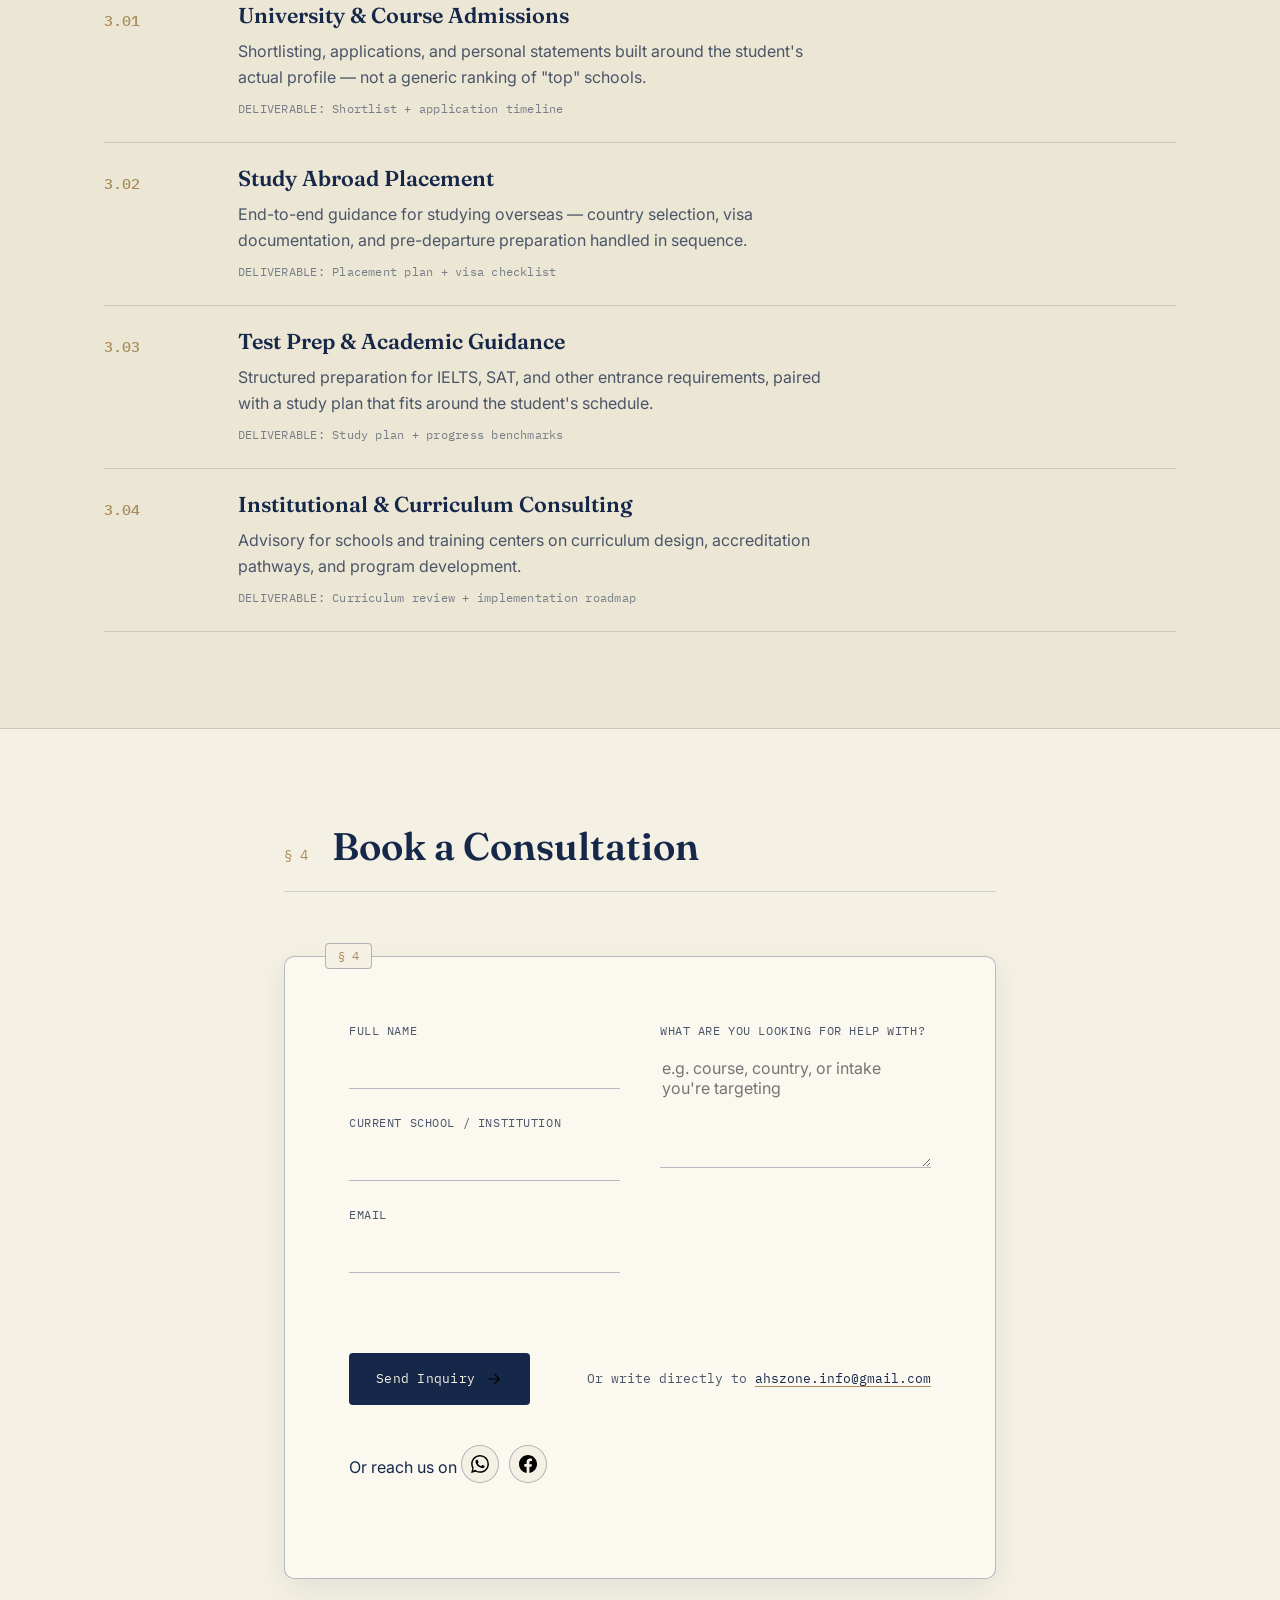
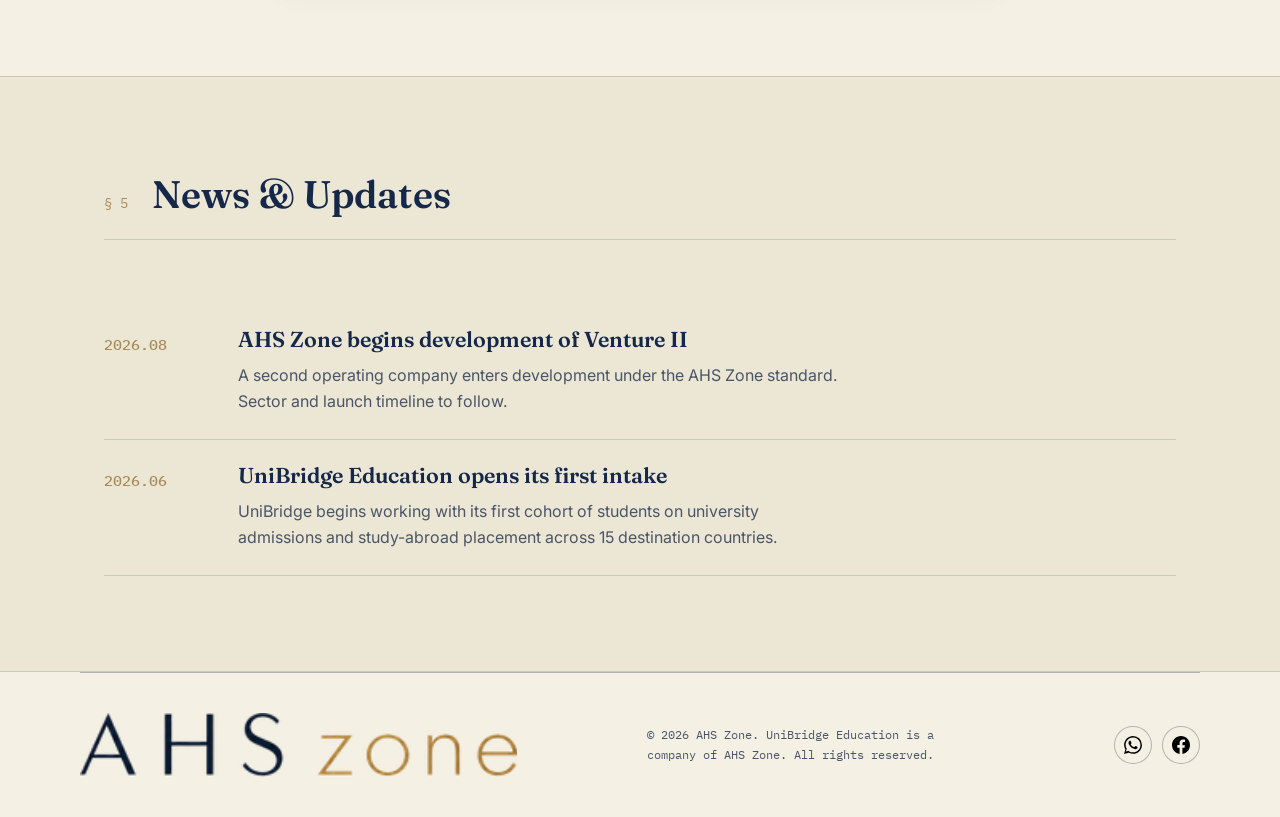
==== commit 62962170: "Use real AHS Zone logo: monogram for favicon/seal, wordmark for header/footer" ====
--- a/index.html
+++ b/index.html
@@ -5,6 +5,7 @@
   <meta name="viewport" content="width=device-width, initial-scale=1.0">
   <title>AHS Zone — Holding Company | UniBridge Education</title>
   <meta name="description" content="AHS Zone is a Bangladesh-based holding company building operator-led ventures. Our first company, UniBridge Education, offers university admissions, study-abroad placement, and test prep.">
+  <link rel="canonical" href="https://ahs-zone.com/">
   <meta name="theme-color" content="#16284A">
 
   <!-- Mark JS as available (progressive enhancement: reveal animations only run with JS) -->
@@ -14,11 +15,12 @@
   <meta property="og:title" content="AHS Zone — Holding Company">
   <meta property="og:description" content="One group. Ventures built to last. Operator-led ventures from Bangladesh &amp; Region.">
   <meta property="og:type" content="website">
-  <meta property="og:image" content="assets/images/logo.png?v=2">
+  <meta property="og:image" content="assets/images/logo.png?v=3">
   <meta name="twitter:card" content="summary_large_image">
 
-  <!-- Favicon: navy A monogram (inline SVG so no extra request) -->
-  <link rel="icon" href="data:image/svg+xml,%3Csvg%20xmlns='http://www.w3.org/2000/svg'%20viewBox='0%200%2064%2064'%3E%3Crect%20width='64'%20height='64'%20rx='12'%20fill='%2316284A'/%3E%3Ctext%20x='32'%20y='44'%20font-family='Georgia,serif'%20font-size='36'%20fill='%23A88B5B'%20text-anchor='middle'%3EA%3C/text%3E%3C/svg%3E">
+  <!-- Favicon: real AHS Zone monogram (transparent PNG) -->
+  <link rel="icon" type="image/png" href="favicon.png">
+  <link rel="apple-touch-icon" href="favicon.png">
 
   <!-- Fonts (preconnect for speed) -->
   <link rel="preconnect" href="https://fonts.googleapis.com">
@@ -28,6 +30,28 @@
   <!-- External stylesheet (kept separate per project requirements) -->
   <link rel="stylesheet" href="css/style.css">
   <link rel="stylesheet" href="css/responsive.css">
+  <script type="application/ld+json">
+  {
+    "@context": "https://schema.org",
+    "@type": "Organization",
+    "name": "AHS Zone",
+    "url": "https://ahs-zone.com/",
+    "logo": "https://ahs-zone.com/assets/images/logo.png?v=3",
+    "description": "AHS Zone is a Bangladesh-based holding company building operator-led ventures. Our first company, UniBridge Education, offers university admissions, study-abroad placement, and test prep.",
+    "foundingDate": "2026",
+    "areaServed": "Bangladesh & Region",
+    "contactPoint": {
+      "@type": "ContactPoint",
+      "email": "ahszone.info@gmail.com",
+      "contactType": "customer service"
+    },
+    "subOrganization": {
+      "@type": "Organization",
+      "name": "UniBridge Education",
+      "url": "https://ahs-zone.com/unibridge.html"
+    }
+  }
+  </script>
 </head>
 <body>
 
@@ -35,7 +59,7 @@
 <header class="site-header">
   <div class="nav wrap">
     <a href="#top" class="brandmark" aria-label="AHS Zone — home">
-      <img src="assets/images/logo.png?v=2" alt="AHS Zone" class="brandmark-logo" width="120" height="46">
+      <img src="assets/images/wordmark.png" alt="AHS Zone" class="brandmark-logo" width="120" height="46">
     </a>
 
     <nav class="nav-links" aria-label="Primary">
@@ -110,7 +134,7 @@
               <textPath href="#ringpath" startOffset="0%">EST. 2026 · HOLDING COMPANY · AHS ZONE</textPath>
             </text>
           </svg>
-          <img src="assets/images/logo.png?v=2" alt="" class="seal-logo" width="122" height="122">
+          <img src="assets/images/logo.png?v=3" alt="AHS Zone" class="seal-logo" width="122" height="122">
         </div>
       </div>
     </div>
@@ -330,7 +354,7 @@
 
 <!-- ===================== FOOTER ===================== -->
 <footer class="site-footer wrap">
-  <img src="assets/images/logo.png?v=2" alt="AHS Zone" class="footer-logo" loading="lazy" width="110" height="64">
+  <img src="assets/images/wordmark.png" alt="AHS Zone" class="footer-logo" loading="lazy" width="110" height="64">
   <div class="footer-meta">© <span id="year">2026</span> AHS Zone. UniBridge Education is a company of AHS Zone. All rights reserved.</div>
   <span class="social-links footer-social">
     <a class="social-link whatsapp" href="https://wa.me/8801973191791" target="_blank" rel="noopener" aria-label="Chat on WhatsApp">
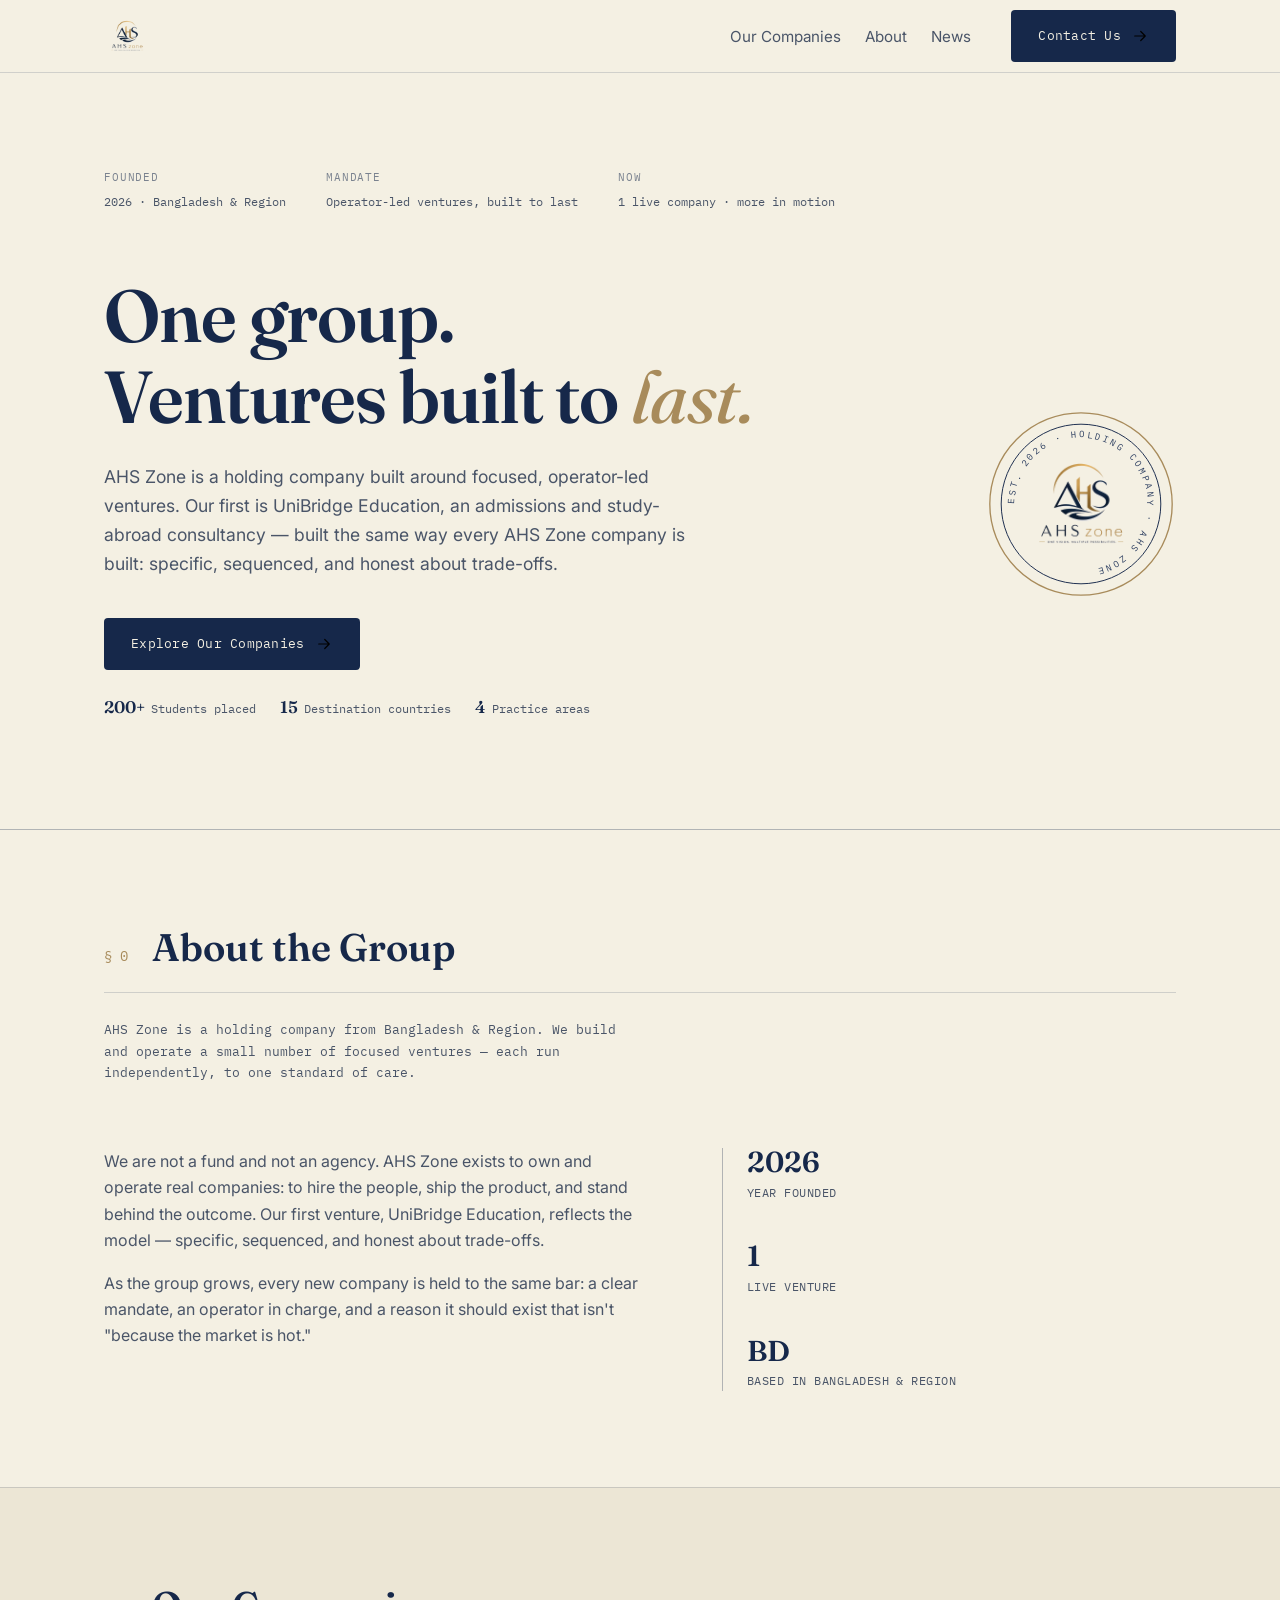
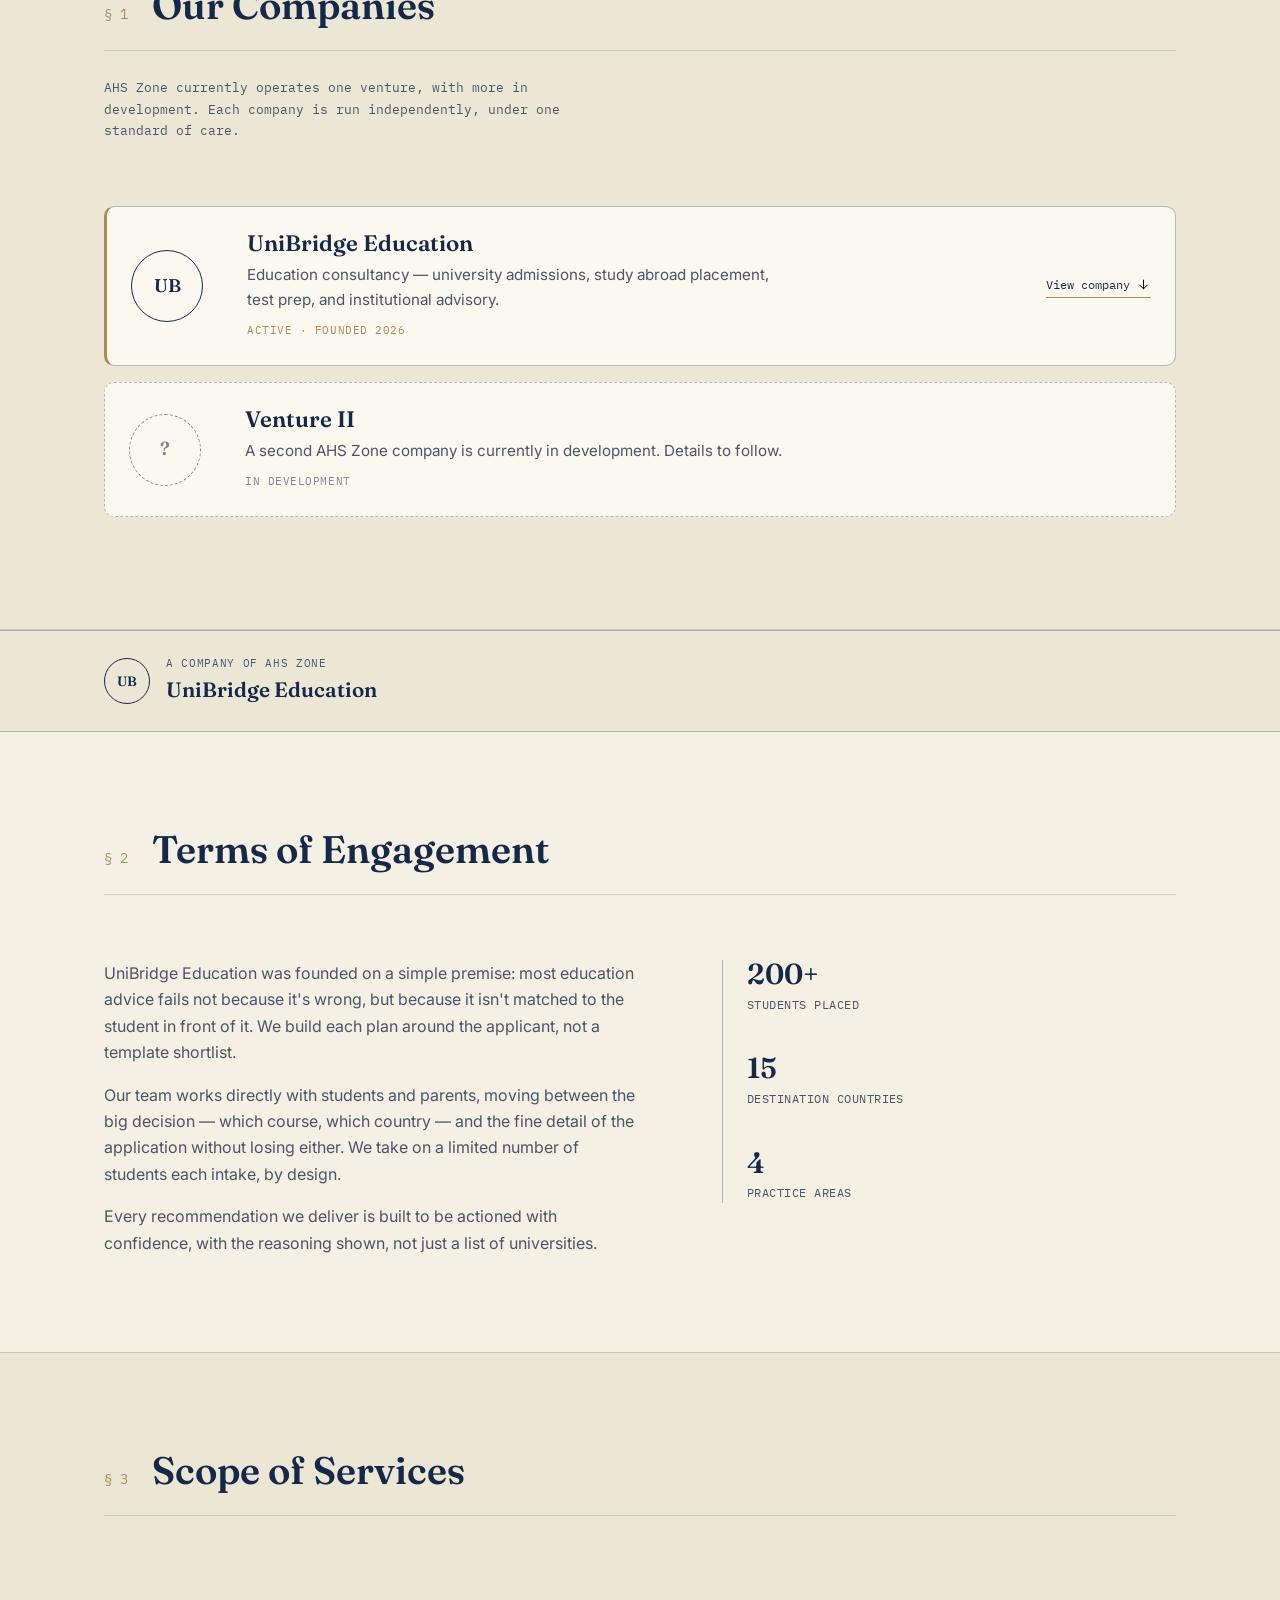
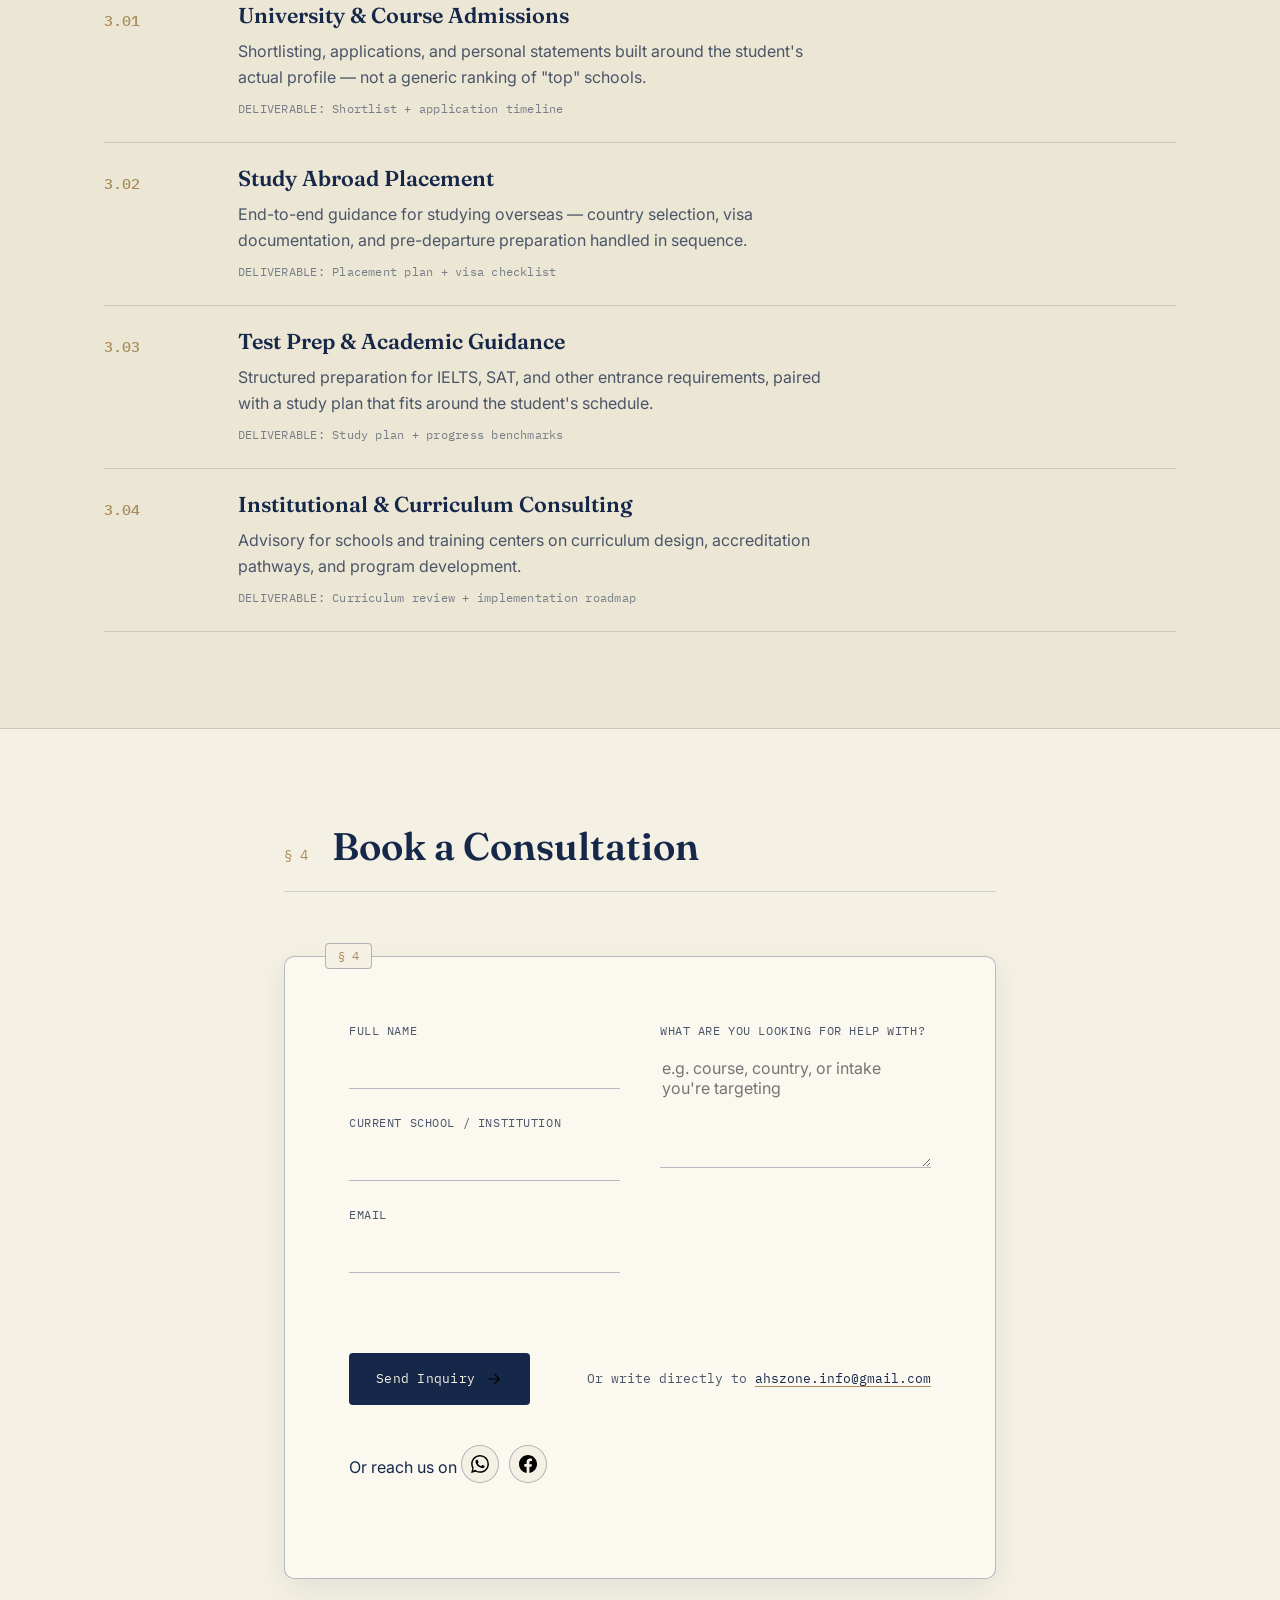
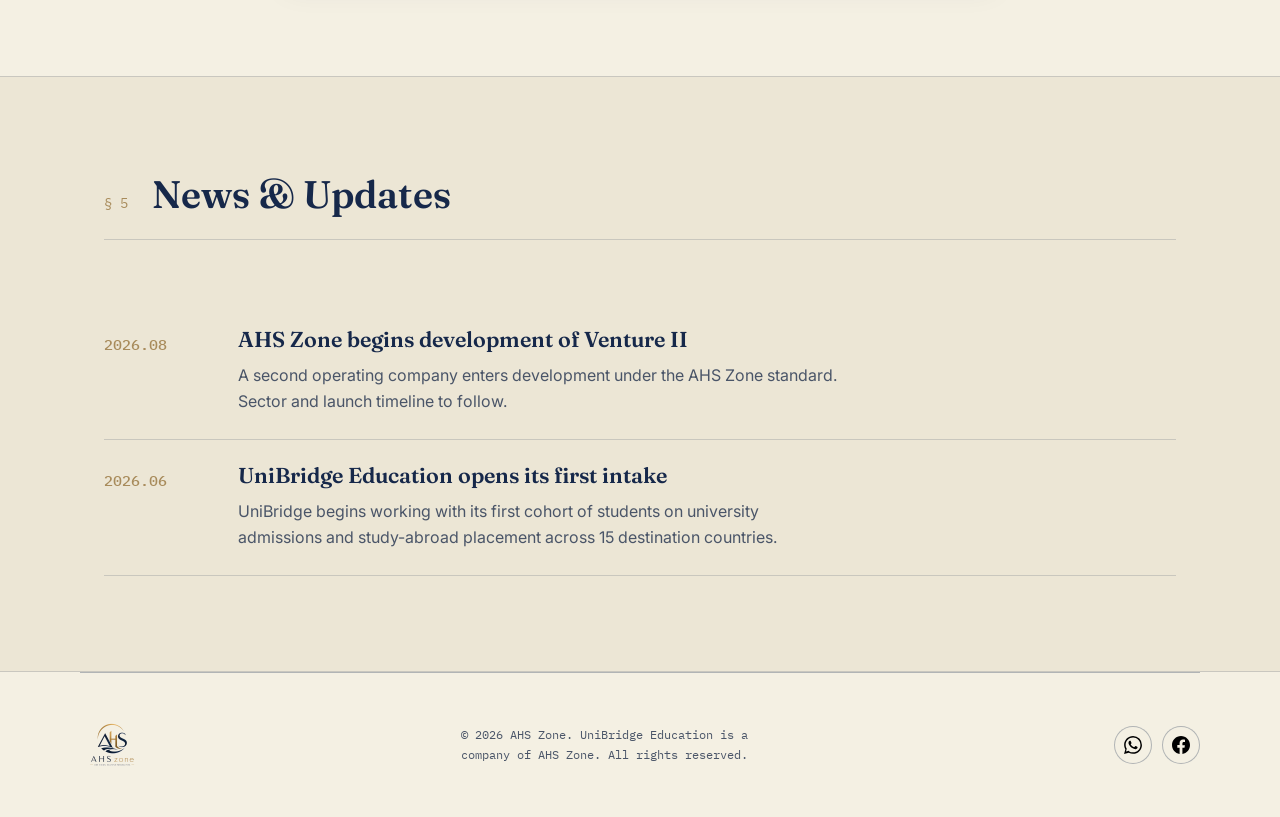
==== commit ed7240a2: "Revert logo to original: only favicon uses real monogram; seal/header/footer back to original logo" ====
--- a/index.html
+++ b/index.html
@@ -15,7 +15,7 @@
   <meta property="og:title" content="AHS Zone — Holding Company">
   <meta property="og:description" content="One group. Ventures built to last. Operator-led ventures from Bangladesh &amp; Region.">
   <meta property="og:type" content="website">
-  <meta property="og:image" content="assets/images/logo.png?v=3">
+  <meta property="og:image" content="assets/images/logo.png?v=2">
   <meta name="twitter:card" content="summary_large_image">
 
   <!-- Favicon: real AHS Zone monogram (transparent PNG) -->
@@ -36,7 +36,7 @@
     "@type": "Organization",
     "name": "AHS Zone",
     "url": "https://ahs-zone.com/",
-    "logo": "https://ahs-zone.com/assets/images/logo.png?v=3",
+    "logo": "https://ahs-zone.com/assets/images/logo.png?v=2",
     "description": "AHS Zone is a Bangladesh-based holding company building operator-led ventures. Our first company, UniBridge Education, offers university admissions, study-abroad placement, and test prep.",
     "foundingDate": "2026",
     "areaServed": "Bangladesh & Region",
@@ -59,7 +59,7 @@
 <header class="site-header">
   <div class="nav wrap">
     <a href="#top" class="brandmark" aria-label="AHS Zone — home">
-      <img src="assets/images/wordmark.png" alt="AHS Zone" class="brandmark-logo" width="120" height="46">
+      <img src="assets/images/logo.png?v=2" alt="AHS Zone" class="brandmark-logo" width="120" height="46">
     </a>
 
     <nav class="nav-links" aria-label="Primary">
@@ -134,7 +134,7 @@
               <textPath href="#ringpath" startOffset="0%">EST. 2026 · HOLDING COMPANY · AHS ZONE</textPath>
             </text>
           </svg>
-          <img src="assets/images/logo.png?v=3" alt="AHS Zone" class="seal-logo" width="122" height="122">
+          <img src="assets/images/logo.png?v=2" alt="AHS Zone" class="seal-logo" width="122" height="122">
         </div>
       </div>
     </div>
@@ -354,7 +354,7 @@
 
 <!-- ===================== FOOTER ===================== -->
 <footer class="site-footer wrap">
-  <img src="assets/images/wordmark.png" alt="AHS Zone" class="footer-logo" loading="lazy" width="110" height="64">
+  <img src="assets/images/logo.png?v=2" alt="AHS Zone" class="footer-logo" loading="lazy" width="110" height="64">
   <div class="footer-meta">© <span id="year">2026</span> AHS Zone. UniBridge Education is a company of AHS Zone. All rights reserved.</div>
   <span class="social-links footer-social">
     <a class="social-link whatsapp" href="https://wa.me/8801973191791" target="_blank" rel="noopener" aria-label="Chat on WhatsApp">
